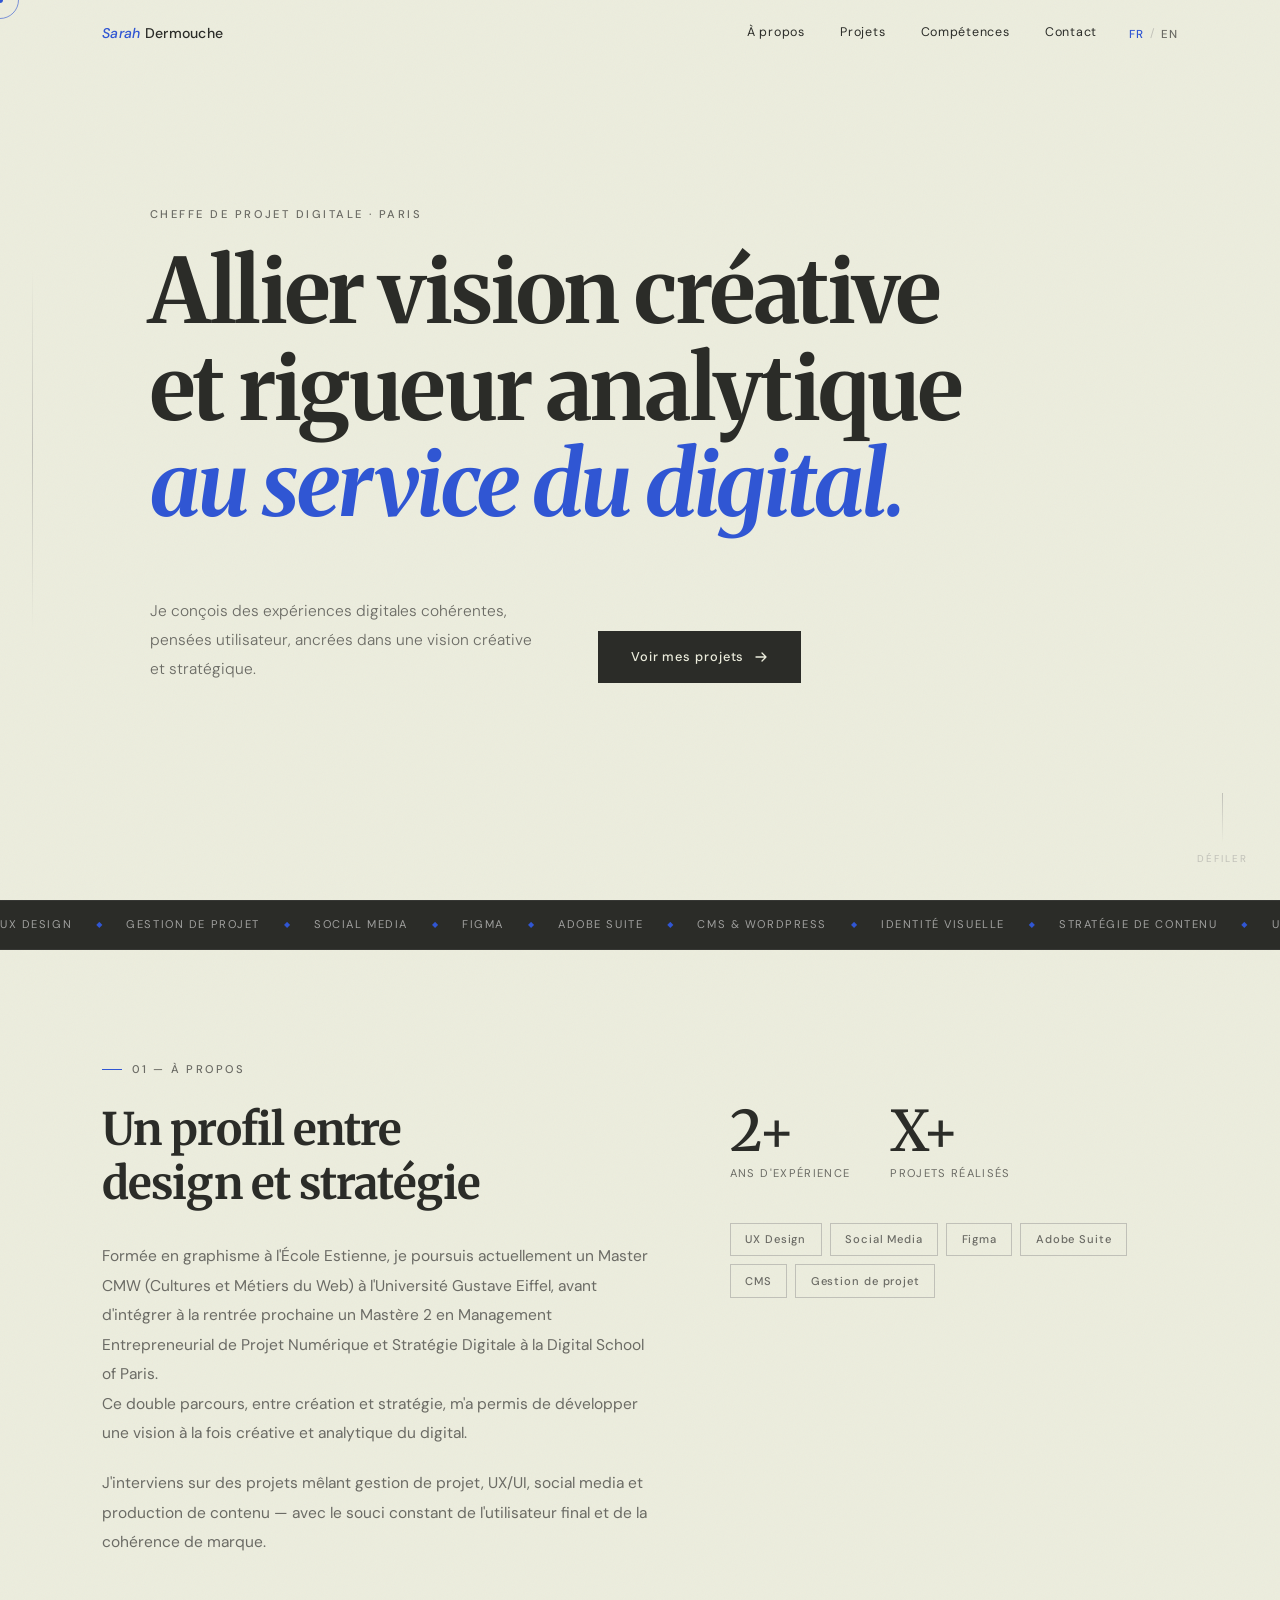
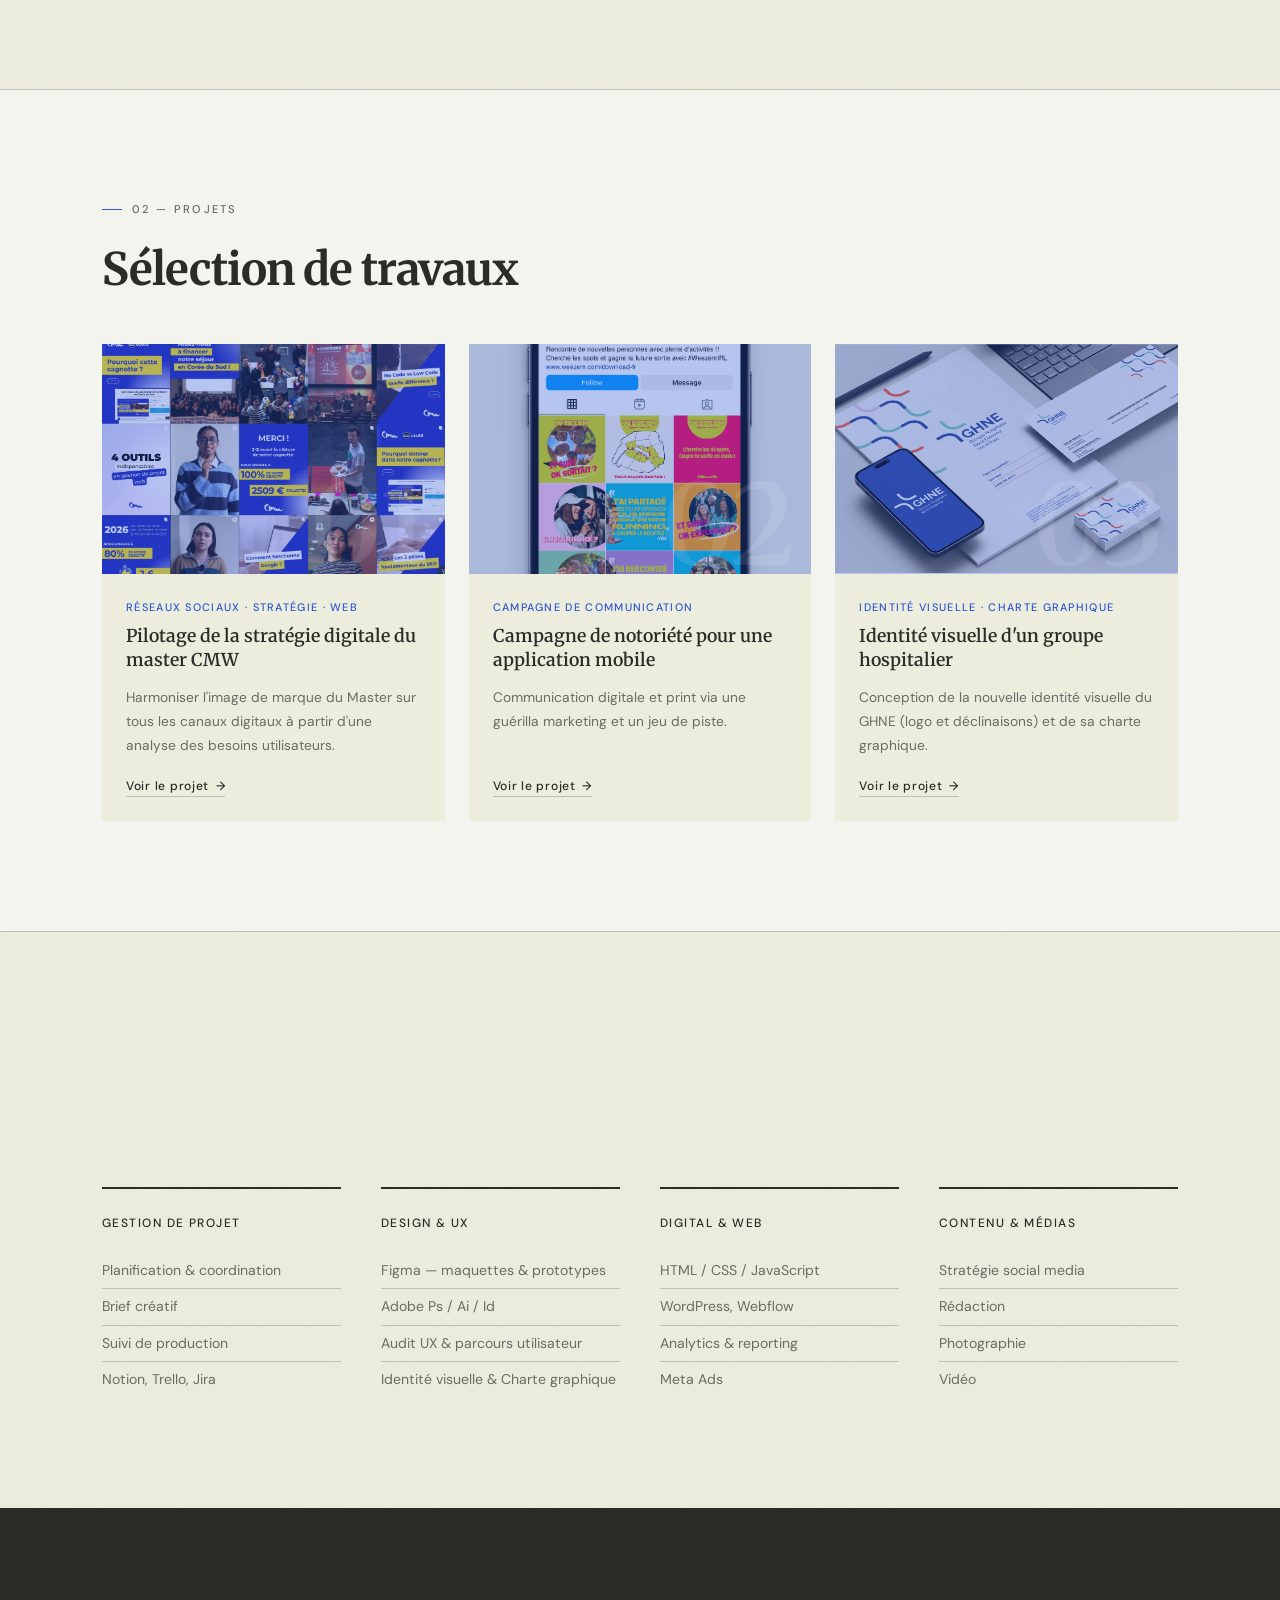
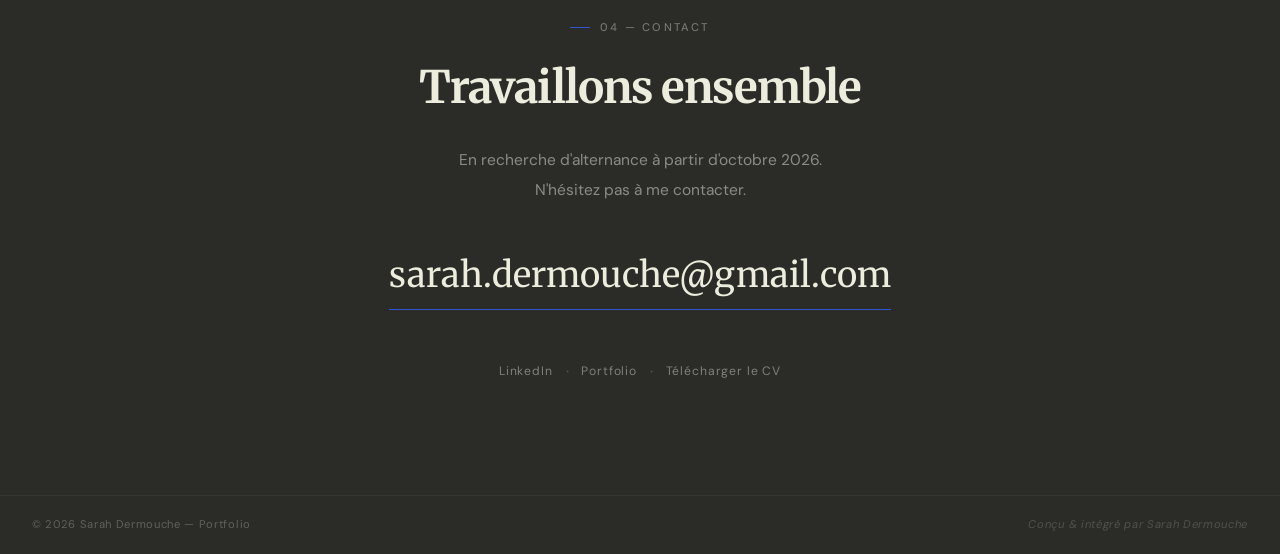
==== index.html @ 2f29b443 "renommer le fichier html" ====
<!DOCTYPE html>
<html lang="fr">
<head>
    <meta charset="UTF-8" />
    <meta name="viewport" content="width=device-width, initial-scale=1.0" />
    <title>Sarah Dermouche — Cheffe de projet digitale</title>
    <link rel="icon" type="image/x-icon" href="image/favicon.png">
    <link rel="preconnect" href="https://fonts.googleapis.com">
    <link rel="preconnect" href="https://fonts.gstatic.com" crossorigin>
    <link href="https://fonts.googleapis.com/css2?family=Merriweather:ital,wght@0,400;0,700;1,400&family=DM+Sans:opsz,wght@9..40,300;9..40,400;9..40,500&display=swap" rel="stylesheet">
    <link rel="stylesheet" href="style.css"/>
</head>
<body>

    <div class="cursor-dot"  id="cursor-dot"  aria-hidden="true"></div>
    <div class="cursor-ring" id="cursor-ring" aria-hidden="true"></div>

    <!--NAVIGATION-->
    <header class="nav-header" id="nav-header">
        <div class="nav-inner">
            <a href="#hero" class="nav-logo"><em>Sarah</em> Dermouche</a>
            <nav class="nav-links" id="nav-links" role="navigation" aria-label="Navigation principale">
                <a href="#about"       id="nav-about">À propos</a>
                <a href="#projets"     id="nav-projets">Projets</a>
                <a href="#competences" id="nav-competences">Compétences</a>
                <a href="#contact"     id="nav-contact">Contact</a>
            </nav>
            <div class="lang-switcher" role="group" aria-label="Sélection de langue">
                <button class="lang-btn active" id="btn-fr" onclick="setLanguage('fr')">FR</button>
                <span class="lang-sep" aria-hidden="true">/</span>
                <button class="lang-btn" id="btn-en" onclick="setLanguage('en')">EN</button>
            </div>
            <button class="nav-burger" id="nav-burger" aria-label="Ouvrir le menu" aria-expanded="false">
                <span></span>
                <span></span>
            </button>
        </div>
    </header>

    <!-- HERO -->
    <section class="hero" id="hero">
        <div class="hero-rule" aria-hidden="true"></div>
        <div class="hero-inner">
            <div class="hero-content">
                <p class="hero-tag" id="hero-tag">Cheffe de projet digitale · Paris</p>
                <h1 class="hero-title" id="hero-title">
                    Allier vision créative <br>et rigueur analytique<br><em>au service du digital.</em>
                </h1>
            </div>
            <div class="hero-bottom">
                <p class="hero-sub" id="hero-sub">
                    Je conçois des expériences digitales cohérentes, pensées utilisateur, ancrées dans une vision créative et stratégique.
                </p>
                <a href="#projets" class="btn-primary" id="hero-cta">
                    <span id="hero-cta-text">Voir mes projets</span>
                    <svg width="14" height="14" viewBox="0 0 14 14" fill="none" aria-hidden="true">
                        <path d="M2 7h10M8 3l4 4-4 4" stroke="currentColor" stroke-width="1.3" stroke-linecap="round" stroke-linejoin="round"/>
                    </svg>
                </a>
            </div>
        </div>
        <div class="hero-scroll" aria-hidden="true">
            <div class="hero-scroll-line"></div>
            <span class="hero-scroll-label" id="hero-scroll-label">Défiler</span>
        </div>
    </section>

    <!-- MARQUEE -->
    <div class="marquee" aria-hidden="true">
        <div class="marquee-track">
            <span>UX Design</span><span class="msep">◆</span>
            <span>Gestion de projet</span><span class="msep">◆</span>
            <span>Social Media</span><span class="msep">◆</span>
            <span>Figma</span><span class="msep">◆</span>
            <span>Adobe Suite</span><span class="msep">◆</span>
            <span>CMS & WordPress</span><span class="msep">◆</span>
            <span>Identité visuelle</span><span class="msep">◆</span>
            <span>Stratégie de contenu</span><span class="msep">◆</span>
            <span>UX Design</span><span class="msep">◆</span>
            <span>Gestion de projet</span><span class="msep">◆</span>
            <span>Social Media</span><span class="msep">◆</span>
            <span>Figma</span><span class="msep">◆</span>
            <span>Adobe Suite</span><span class="msep">◆</span>
            <span>CMS & WordPress</span><span class="msep">◆</span>
            <span>Identité visuelle</span><span class="msep">◆</span>
            <span>Stratégie de contenu</span><span class="msep">◆</span>
        </div>
    </div>

    <!-- À PROPOS -->
    <section class="section about" id="about">
        <div class="section-inner">
            <div class="section-label fade-in" id="about-label">01 — À propos</div>
            <div class="about-grid">
                <div class="about-text fade-in">
                    <h2 class="section-title" id="about-title">Un profil entre<br>design et stratégie</h2>
                    <p id="about-p1">Formée en graphisme à l'École Estienne, je poursuis actuellement un Master CMW (Cultures et Métiers du Web) à l'Université Gustave Eiffel, avant d'intégrer à la rentrée prochaine un Mastère 2 en Management Entrepreneurial de Projet Numérique et Stratégie Digitale à la Digital School of Paris. <br>Ce double parcours, entre création et stratégie, m'a permis de développer une vision à la fois créative et analytique du digital.</p>
                    <p id="about-p2">J'interviens sur des projets mêlant gestion de projet, UX/UI, social media et production de contenu — avec le souci constant de l'utilisateur final et de la cohérence de marque.</p>
                </div>
                <div class="about-info fade-in">
                    <div class="about-stats">
                        <div class="about-stat">
                            <span class="about-stat-num">2+</span>
                            <span class="about-stat-label" id="about-stat1">ans d'expérience</span>
                        </div>
                        <div class="about-stat">
                            <span class="about-stat-num">X+</span>
                            <span class="about-stat-label" id="about-stat2">projets réalisés</span>
                        </div>
                    </div>
                    <div class="about-tags">
                        <span class="tag">UX Design</span>
                        <span class="tag">Social Media</span>
                        <span class="tag">Figma</span>
                        <span class="tag">Adobe Suite</span>
                        <span class="tag">CMS</span>
                        <span class="tag">Gestion de projet</span>
                    </div>
                </div>
            </div>
        </div>
    </section>

    <!-- PROJETS -->
    <section class="section projets" id="projets">
        <div class="section-inner">
            <div class="section-label fade-in" id="projets-label">02 — Projets</div>
            <h2 class="section-title fade-in" id="projets-title">Sélection de travaux</h2>

            <div class="projets-grid">

                <article class="projet-card fade-in" data-projet="1">
                    <div class="projet-visuel projet-visuel--1">
                        <span class="projet-num" aria-hidden="true">01</span>
                        <div class="projet-overlay">
                            <span id="card-overlay-1">Voir le projet</span>
                            <svg width="18" height="18" viewBox="0 0 18 18" fill="none" aria-hidden="true">
                                <path d="M3 9h12M11 4l5 5-5 5" stroke="currentColor" stroke-width="1.3" stroke-linecap="round"/>
                            </svg>
                        </div>
                    </div>
                    <div class="projet-body">
                        <span class="projet-type" id="proj1-type">Réseaux Sociaux · Stratégie · Web</span>
                        <h3 class="projet-title" id="proj1-title">Pilotage de la stratégie digitale du master CMW</h3>
                        <p class="projet-desc" id="proj1-desc">Harmoniser l'image de marque du Master sur tous les canaux digitaux à partir d'une analyse des besoins utilisateurs.</p>
                        <button class="projet-link open-detail" data-projet="1">
                            <span id="proj1-btn">Voir le projet</span>
                            <span aria-hidden="true">→</span>
                        </button>
                    </div>
                </article>

                <article class="projet-card fade-in" data-projet="2">
                    <div class="projet-visuel projet-visuel--2">
                        <span class="projet-num" aria-hidden="true">02</span>
                        <div class="projet-overlay">
                            <span id="card-overlay-2">Voir le projet</span>
                            <svg width="18" height="18" viewBox="0 0 18 18" fill="none" aria-hidden="true">
                                <path d="M3 9h12M11 4l5 5-5 5" stroke="currentColor" stroke-width="1.3" stroke-linecap="round"/>
                            </svg>
                        </div>
                    </div>
                    <div class="projet-body">
                        <span class="projet-type" id="proj2-type">Campagne de communication</span>
                        <h3 class="projet-title" id="proj2-title">Campagne de notoriété pour une application mobile</h3>
                        <p class="projet-desc" id="proj2-desc">Communication digitale et print via une guérilla marketing et un jeu de piste. </p>
                        <button class="projet-link open-detail" data-projet="2">
                            <span id="proj2-btn">Voir le projet</span>
                            <span aria-hidden="true">→</span>
                        </button>
                    </div>
                </article>

                <article class="projet-card fade-in" data-projet="3">
                    <div class="projet-visuel projet-visuel--3">
                        <span class="projet-num" aria-hidden="true">03</span>
                        <div class="projet-overlay">
                            <span id="card-overlay-3">Voir le projet</span>
                            <svg width="18" height="18" viewBox="0 0 18 18" fill="none" aria-hidden="true">
                                <path d="M3 9h12M11 4l5 5-5 5" stroke="currentColor" stroke-width="1.3" stroke-linecap="round"/>
                            </svg>
                        </div>
                    </div>
                    <div class="projet-body">
                        <span class="projet-type" id="proj3-type">IDENTITÉ visuelle · CHARTE GRAPHIQUE</span>
                        <h3 class="projet-title" id="proj3-title">Identité visuelle d'un groupe hospitalier</h3>
                        <p class="projet-desc" id="proj3-desc">Conception de la nouvelle identité visuelle du GHNE (logo et déclinaisons) et de sa charte graphique.</p>
                        <button class="projet-link open-detail" data-projet="3">
                            <span id="proj3-btn">Voir le projet</span>
                            <span aria-hidden="true">→</span>
                        </button>
                    </div>
                </article>

            </div>

            <!-- DÉTAIL PROJET — panneau inline sous la grille -->
            <div class="projet-detail" id="projet-detail">
                <div class="detail-inner">
                    <div class="detail-header">
                        <div>
                            <span class="detail-type" id="detail-type"></span>
                            <h3 class="detail-titre" id="detail-titre"></h3>
                        </div>
                        <button class="detail-close" id="detail-close" aria-label="Fermer">
                            <svg width="18" height="18" viewBox="0 0 18 18" fill="none">
                                <path d="M3 3l12 12M15 3L3 15" stroke="currentColor" stroke-width="1.4" stroke-linecap="round"/>
                            </svg>
                        </button>
                    </div>
                    <div class="detail-body">
                        <div class="detail-images">
                            <img src="image/cmw_1.png" alt="projet web" id="detail-img-main" class="detail-img-main">
                            <div class="detail-img-row">
                                <img src="image/cmw_2.png" alt="projet web" id="detail-img-sm1" class="detail-img-sm">
                                <img src="image/cmw_3.png" alt="projet web" id="detail-img-sm2" class="detail-img-sm">
                            </div>
                        </div>
                        <div class="detail-info">
                            <dl class="detail-meta">
                                <div class="detail-meta-item">
                                    <dt id="detail-label-role">Rôle</dt>
                                    <dd id="detail-role"></dd>
                                </div>
                                <div class="detail-meta-item">
                                    <dt id="detail-label-tools">Outils</dt>
                                    <dd id="detail-tools"></dd>
                                </div>
                                <div class="detail-meta-item">
                                    <dt id="detail-label-year">Année</dt>
                                    <dd id="detail-year"></dd>
                                </div>
                            </dl>
                            <p id="detail-desc"></p>
                        </div>
                    </div>
                </div>
            </div>

        </div>
    </section>

    <!-- COMPÉTENCES -->
    <section class="section competences" id="competences">
        <div class="section-inner">
            <div class="section-label fade-in" id="comp-label">03 — Compétences</div>
            <h2 class="section-title fade-in" id="comp-title">Ce que je sais faire</h2>
            <div class="comp-grid">
                <div class="comp-col fade-in">
                    <h3 class="comp-cat" id="comp-cat1">Gestion de projet</h3>
                    <ul class="comp-list" id="comp-list1">
                        <li>Planification & coordination</li>
                        <li>Brief créatif</li>
                        <li>Suivi de production</li>
                        <li>Notion, Trello, Jira</li>
                    </ul>
                </div>
                <div class="comp-col fade-in">
                    <h3 class="comp-cat" id="comp-cat2">Design & UX</h3>
                    <ul class="comp-list" id="comp-list2">
                        <li>Figma — maquettes & prototypes</li>
                        <li>Adobe Ps / Ai / Id</li>
                        <li>Audit UX & parcours utilisateur</li>
                        <li>Identité visuelle & Charte graphique</li>
                    </ul>
                </div>
                <div class="comp-col fade-in">
                    <h3 class="comp-cat" id="comp-cat3">Digital & Web</h3>
                    <ul class="comp-list" id="comp-list3">
                        <li>HTML / CSS / JavaScript</li>
                        <li>WordPress, Webflow</li>
                        <li>Analytics & reporting</li>
                        <li>Meta Ads</li>
                    </ul>
                </div>
                <div class="comp-col fade-in">
                    <h3 class="comp-cat" id="comp-cat4">Contenu & Médias</h3>
                    <ul class="comp-list" id="comp-list4">
                        <li>Stratégie social media</li>
                        <li>Rédaction</li>
                        <li>Photographie</li>
                        <li>Vidéo</li>
                    </ul>
                </div>
            </div>
        </div>
    </section>

    <!-- CONTACT -->
    <section class="section contact" id="contact">
        <div class="section-inner contact-inner">
            <div class="section-label fade-in" id="contact-label">04 — Contact</div>
            <h2 class="section-title contact-title fade-in" id="contact-title">Travaillons ensemble</h2>
            <p class="contact-sub fade-in" id="contact-sub">
                En recherche d'alternance à partir d'octobre 2026.<br>N'hésitez pas à me contacter.
            </p>
            <a href="mailto:sarah.dermouche@gmail.com" class="contact-email fade-in" id="contact-cta">sarah.dermouche@gmail.com</a>
            <div class="contact-socials fade-in">
                <a href="https://www.linkedin.com/in/sarah-dermouche-789434256" target="_blank" rel="noopener" id="contact-li">LinkedIn</a>
                <span aria-hidden="true">·</span>
                <a href="https://drive.google.com/file/d/1WTOLE_AvUd5v7UBYGR7kVTP-qVGKapj3/view?usp=sharing" target="_blank" rel="noopener" id="contact-pt">Portfolio</a>
                <span aria-hidden="true">·</span>
                <a href="https://drive.google.com/file/d/1VS2-UaIOc5Win3-Kl8MZEmc8OgLvq18b/view?usp=sharing" target="_blank" rel="noopener" id="contact-cv">Télécharger le CV</a>
            </div>
        </div>
    </section>

    <!-- FOOTER -->
    <footer class="footer">
        <span id="footer-text">© 2026 Sarah Dermouche — Portfolio</span>
        <span class="footer-credit" id="footer-credit">Conçu & intégré par Sarah Dermouche</span>
    </footer>

    <script src="langue.js"></script>
    <script src="scroll.js"></script>
</body>
</html>
---- style.css ----
/* VARIABLES CSS*/
:root {
    --bg:       #eceddd;
    --dark:     #2b2c28;
    --gray:     #6b6b65;
    --gray-lt:  #c0c0b8;
    --accent:   #3056d3;
    --white:    #f4f4ee;

    --font-serif: 'Merriweather', Georgia, serif;
    --font-sans:  'DM Sans', system-ui, sans-serif;

    --section-py: 110px;
    --max-width:  1140px;
    --nav-h:      68px;
    --transition: 0.3s ease;
}


/* 1. RESET & BASE*/
*, *::before, *::after {
    box-sizing: border-box;
    margin: 0;
    padding: 0;
}

html {
    scroll-behavior: smooth;
    font-size: 16px;
}

body {
    background-color: var(--bg);
    color: var(--dark);
    font-family: var(--font-sans);
    font-weight: 400;
    line-height: 1.7;
    /* Masquer le curseur système (remplacé par le curseur custom) */
    cursor: none;
    /* Texture grain leger */
    background-image: url("data:image/svg+xml,%3Csvg xmlns='http://www.w3.org/2000/svg' width='250' height='250'%3E%3Cfilter id='n'%3E%3CfeTurbulence type='fractalNoise' baseFrequency='0.9' numOctaves='4' stitchTiles='stitch'/%3E%3C/filter%3E%3Crect width='250' height='250' filter='url(%23n)' opacity='0.035'/%3E%3C/svg%3E");
}

/* Masquer le curseur sur les éléments cliquables */
a, button {
    cursor: none;
}

section {
    scroll-margin-top: var(--nav-h);
}

img {
    max-width: 100%;
    display: block;
    object-fit: cover;
}

a {
    color: inherit;
    text-decoration: none;
}

ul {
    list-style: none;
}


/* CURSEUR PERSONNALISÉ masqué sur écrans tactiles (pointer: coarse = doigts) */

/* Point central — suit exactement la souris */
.cursor-dot {
    position: fixed;
    width: 6px;
    height: 6px;
    background-color: var(--accent);
    border-radius: 50%;
    pointer-events: none; /* ne bloque pas les clics */
    z-index: 9999;
    transform: translate(-50%, -50%);
    transition: transform 0.05s ease, background-color 0.2s ease, width 0.2s ease, height 0.2s ease;
}

/* Anneau extérieur — suit avec un léger décalage (lerp en JS) */
.cursor-ring {
    position: fixed;
    width: 38px;
    height: 38px;
    border: 1.5px solid var(--accent);
    border-radius: 50%;
    pointer-events: none;
    z-index: 9998;
    transform: translate(-50%, -50%);
    transition: width 0.25s ease, height 0.25s ease,
                border-color 0.25s ease, opacity 0.25s ease;
    opacity: 0.6;
}

/* État "hover" : l'anneau s'agrandit sur les éléments cliquables */
.cursor-ring.cursor-hover {
    width: 56px;
    height: 56px;
    opacity: 0.3;
}

/* Sur mobile/tactile : on cache les deux éléments */
@media (pointer: coarse) {
    .cursor-dot,
    .cursor-ring {
        display: none;
    }
    /* Et on remet le curseur système */
    body, a, button {
        cursor: auto;
    }
}


/* TYPO */

.section-title {
    font-family: var(--font-serif);
    font-size: clamp(1.9rem, 3.5vw, 2.8rem);
    font-weight: 700;
    line-height: 1.2;
    margin-bottom: 2rem;
    letter-spacing: -0.02em;
}

/* L'italic Playfair coloré*/
.section-title em,
.hero-title em,
.nav-logo em {
    font-style: italic;
    color: var(--accent);
}

.section-label {
    font-size: 0.7rem;
    font-weight: 500;
    letter-spacing: 0.2em;
    text-transform: uppercase;
    color: var(--gray);
    margin-bottom: 1.5rem;
    display: flex;
    align-items: center;
    gap: 0.6rem;
}
/* Petite barre avant chaque numéro de section */
.section-label::before {
    content: '';
    display: inline-block;
    width: 20px;
    height: 1px;
    background-color: var(--accent);
    flex-shrink: 0;
}

.section-inner {
    max-width: var(--max-width);
    margin: 0 auto;
    padding: 0 2rem;
}

.section {
    padding: var(--section-py) 0;
}


/* NAVIGATION */
.nav-header {
    position: fixed;
    top: 0;
    left: 0;
    width: 100%;
    z-index: 500;
    height: var(--nav-h);
    background-color: transparent;
    transition: background-color var(--transition), box-shadow var(--transition);
}

.nav-header.scrolled {
    background-color: var(--bg);
    box-shadow: 0 1px 0 var(--gray-lt);
}

.nav-inner {
    max-width: var(--max-width);
    margin: 0 auto;
    padding: 0 2rem;
    height: 100%;
    display: flex;
    align-items: center;
    gap: 2rem;
}

/* Logo */
.nav-logo {
    font-family: var(--font-sans);
    font-size: 0.88rem;
    font-weight: 500;
    letter-spacing: 0.02em;
    text-decoration: none;
    margin-right: auto;
    color: var(--dark);
}

/* Liens nav */
.nav-links {
    display: flex;
    gap: 2.2rem;
}

.nav-links a {
    font-size: 0.78rem;
    font-weight: 400;
    letter-spacing: 0.06em;
    color: var(--dark);
    text-decoration: none;
    position: relative;
    padding-bottom: 2px;
}

/* Trait animé au survol */
.nav-links a::after {
    content: '';
    position: absolute;
    bottom: 0; left: 0;
    width: 0;
    height: 1px;
    background-color: var(--accent);
    transition: width var(--transition);
}
.nav-links a:hover::after,
.nav-links a.active::after {
    width: 100%;
}
.nav-links a.active {
    color: var(--accent);
}

/* Switch FR/EN */
.lang-switcher {
    display: flex;
    align-items: center;
    gap: 0.35rem;
}
.lang-btn {
    background: none;
    border: none;
    font-family: var(--font-sans);
    font-size: 0.72rem;
    font-weight: 500;
    letter-spacing: 0.1em;
    color: var(--gray);
    padding: 0;
    transition: color var(--transition);
}
.lang-btn:hover,
.lang-btn.active {
    color: var(--accent);
}
.lang-sep {
    color: var(--gray-lt);
    font-size: 0.72rem;
}

/* Hamburger mobile */
.nav-burger {
    display: none;
    flex-direction: column;
    justify-content: center;
    gap: 6px;
    background: none;
    border: none;
    padding: 4px;
    width: 26px;
}
.nav-burger span {
    display: block;
    width: 100%;
    height: 1.5px;
    background-color: var(--dark);
    transition: transform var(--transition), opacity var(--transition);
    transform-origin: center;
}
/* Animation × quand menu ouvert */
.nav-burger[aria-expanded="true"] span:first-child {
    transform: translateY(3.75px) rotate(45deg);
}
.nav-burger[aria-expanded="true"] span:last-child {
    transform: translateY(-3.75px) rotate(-45deg);
}


/* 5. HERO */
.hero {
    min-height: 100svh;
    display: flex;
    flex-direction: column;
    justify-content: center;
    padding-top: var(--nav-h);
    padding-bottom: 5rem;
    position: relative;
    overflow: hidden;
}

/* Ligne verticale décorative gauche */
.hero-rule {
    position: absolute;
    left: 2rem;
    top: 50%;
    transform: translateY(-50%);
    width: 1px;
    height: 40vh;
    background: linear-gradient(to bottom, transparent, var(--gray-lt), transparent);
}

.hero-inner {
    max-width: var(--max-width);
    margin: 0 auto;
    padding: 0 2rem 0 5rem; /* décalage à gauche pour laisser place à la règle */
    width: 100%;
    display: flex;
    flex-direction: column;
    gap: 4rem;
}

.hero-tag {
    font-size: 0.7rem;
    font-weight: 500;
    letter-spacing: 0.22em;
    text-transform: uppercase;
    color: var(--gray);
    margin-bottom: 1.2rem;
    animation: fadeUp 0.8s ease both;
}

/* Grand titre hero */
.hero-title {
    font-family: var(--font-serif);
    font-size: clamp(2.8rem, 7vw, 6rem);
    font-weight: 700;
    line-height: 1.08;
    letter-spacing: -0.02em;
    animation: fadeUp 0.8s 0.1s ease both;
}

/* Bloc bas du hero */
.hero-bottom {
    display: flex;
    align-items: flex-end;
    gap: 3rem;
    animation: fadeUp 0.8s 0.25s ease both;
}

.hero-sub {
    font-size: 0.97rem;
    font-weight: 300;
    color: var(--gray);
    max-width: 400px;
    line-height: 1.85;
    flex: 1;
}

/* Bouton CTA */
.btn-primary {
    display: inline-flex;
    align-items: center;
    gap: 0.6rem;
    background-color: var(--dark);
    color: var(--bg);
    font-family: var(--font-sans);
    font-size: 0.8rem;
    font-weight: 500;
    letter-spacing: 0.07em;
    padding: 0.9rem 2rem;
    border: 1px solid var(--dark);
    text-decoration: none;
    white-space: nowrap;
    flex-shrink: 0;
    transition: background-color var(--transition), color var(--transition),
                border-color var(--transition), gap var(--transition);
}
.btn-primary:hover {
    background-color: var(--accent);
    border-color: var(--accent);
    gap: 1rem; /* la flèche se décale légèrement */
}

/* Indicateur de scroll */
.hero-scroll {
    position: absolute;
    bottom: 2rem;
    right: 2rem;
    display: flex;
    flex-direction: column;
    align-items: center;
    gap: 0.5rem;
}
.hero-scroll-label {
    font-size: 0.62rem;
    letter-spacing: 0.2em;
    text-transform: uppercase;
    color: var(--gray-lt);
}
.hero-scroll-line {
    width: 1px;
    height: 50px;
    background: linear-gradient(to bottom, var(--gray-lt) 0%, transparent 100%);
    animation: scrollPulse 2s ease-in-out infinite;
}
@keyframes scrollPulse {
    0%, 100% { opacity: 0.4; transform: scaleY(0.8); }
    50%       { opacity: 1;   transform: scaleY(1); }
}


/* MARQUEE Bandeau défilant*/
.marquee {
    background-color: var(--dark);
    padding: 0.9rem 0;
    overflow: hidden;
    /* Bordures différentes */
    border-top: 1px solid rgba(255,255,255,0.06);
    border-bottom: 1px solid rgba(255,255,255,0.06);
}

.marquee-track {
    display: flex;
    align-items: center;
    gap: 1.5rem;
    width: max-content;
    /* Animation CSS : translation de 50% (= le premier set de textes) pour que la boucle soit invisible */
    animation: marqueeScroll 22s linear infinite;
}

.marquee-track span {
    font-size: 0.7rem;
    font-weight: 400;
    letter-spacing: 0.14em;
    text-transform: uppercase;
    color: rgba(255, 255, 255, 0.55);
    white-space: nowrap;
}

/* Les séparateurs losange */
.marquee-track .msep {
    color: var(--accent);
    font-size: 0.5rem;
    letter-spacing: 0;
}

@keyframes marqueeScroll {
    from { transform: translateX(0); }
    to   { transform: translateX(-50%); }
}

/* Pause du marquee si l'utilisateur préfère moins de mouvement */
@media (prefers-reduced-motion: reduce) {
    .marquee-track {
        animation: none;
    }
}


/*  À PROPOS*/
.about {
    border-top: none; /* le marquee fait déjà la séparation */
}

.about-grid {
    display: grid;
    grid-template-columns: 1.1fr 0.9fr;
    gap: 5rem;
    align-items: start;
}

.about-text p {
    color: var(--gray);
    font-size: 0.97rem;
    line-height: 1.9;
    margin-bottom: 1.3rem;
}

.about-stats {
    display: flex;
    gap: 2.5rem;
    margin-bottom: 2.5rem;
}
.about-stat-num {
    display: block;
    font-family: var(--font-serif);
    font-size: 3.5rem;
    font-weight: 600;
    color: var(--dark);
    line-height: 1;
}
.about-stat-label {
    display: block;
    font-size: 0.7rem;
    letter-spacing: 0.12em;
    text-transform: uppercase;
    color: var(--gray);
    margin-top: 0.3rem;
}

.about-tags {
    display: flex;
    flex-wrap: wrap;
    gap: 0.5rem;
}
.tag {
    font-size: 0.7rem;
    font-weight: 500;
    letter-spacing: 0.08em;
    padding: 0.4rem 0.9rem;
    border: 1px solid var(--gray-lt);
    color: var(--gray);
    transition: border-color var(--transition), color var(--transition);
}
.tag:hover {
    border-color: var(--accent);
    color: var(--accent);
}


/*  PROJETS — Cartes avec overlay au survol */
.projets {
    background-color: var(--white);
    border-top: 1px solid var(--gray-lt);
    border-bottom: 1px solid var(--gray-lt);
}

.projets-grid {
    display: grid;
    grid-template-columns: repeat(3, 1fr);
    gap: 1.5rem;
    margin-top: 3rem;
}

.projet-card {
    display: flex;
    flex-direction: column;
    background-color: var(--bg);
    transition: transform 0.35s ease, box-shadow 0.35s ease;
}
.projet-card:hover {
    transform: translateY(-6px);
    box-shadow: 0 16px 40px rgba(28, 28, 26, 0.1);
}

/* Zone visuelle */
.projet-visuel {
    height: 230px;
    position: relative;
    overflow: hidden;
    display: flex;
    align-items: flex-end;
    padding: 1.2rem;
}
.projet-visuel::before {
    content: "";
    position: absolute;
    inset: 0;
    background: rgba(48, 86, 211, 0.35);
    z-index: 0;
}
/* S'assurer que le numéro passe au-dessus */
.projet-num {
    position: relative;
    z-index: 1;
    color: #fff;
}

/* Fond des trois projets */
.projet-visuel--1 { background-image: url("image/cmw_2.png");
                    background-size: cover;
                    background-position: center; }
.projet-visuel--2 { background-image: url("image/weezem_2.png");
                    background-size: cover;
                    background-position: center; }
.projet-visuel--3 { background-image: url("image/ghne_1.png");
                    background-size: cover;
                    background-position: center; }

/*  numéro décoratif  */
.projet-num {
    font-family: var(--font-serif);
    font-size: 7rem;
    font-weight: 600;
    line-height: 1;
    color: rgba(255, 255, 255, 0.1);
    position: absolute;
    bottom: -0.5rem;
    right: 1rem;
    user-select: none;
}

/*  Overlay au survol */
.projet-overlay {
    position: absolute;
    inset: 0;
    background-color: var(--accent);
    display: flex;
    align-items: center;
    justify-content: center;
    gap: 0.7rem;
    opacity: 0;
    /* translateY(100%) = hors cadre en bas au départ */
    transform: translateY(100%);
    transition: opacity 0.35s ease, transform 0.35s ease;
    color: #fff;
    font-size: 0.78rem;
    font-weight: 500;
    letter-spacing: 0.12em;
    text-transform: uppercase;
}

/* Au survol de la carte : overlay remonte */
.projet-card:hover .projet-overlay {
    opacity: 1;
    transform: translateY(0);
}

/* Corps de la carte */
.projet-body {
    padding: 1.5rem;
    display: flex;
    flex-direction: column;
    flex: 1;
    gap: 0.5rem;
}
.projet-type {
    font-size: 0.68rem;
    font-weight: 500;
    letter-spacing: 0.12em;
    text-transform: uppercase;
    color: var(--accent);
}
.projet-title {
    font-family: var(--font-serif);
    font-size: 1.1rem;
    font-weight: 600;
    line-height: 1.35;
    color: var(--dark);
}
.projet-desc {
    font-size: 0.86rem;
    color: var(--gray);
    line-height: 1.75;
    flex: 1;
    margin-top: 0.3rem;
}

/* Bouton "Voir le projet" en bas de la carte */
.projet-link {
    display: inline-flex;
    align-items: center;
    gap: 0.4rem;
    margin-top: 0.8rem;
    background: none;
    border: none;
    font-family: var(--font-sans);
    font-size: 0.76rem;
    font-weight: 500;
    letter-spacing: 0.06em;
    color: var(--dark);
    padding: 0;
    align-self: flex-start;
    border-bottom: 1px solid var(--gray-lt);
    padding-bottom: 2px;
    transition: color var(--transition), border-color var(--transition), gap var(--transition);
}
.projet-link:hover {
    color: var(--accent);
    border-color: var(--accent);
    gap: 0.7rem;
}


/* COMPÉTENCES */
.comp-grid {
    display: grid;
    grid-template-columns: repeat(4, 1fr);
    gap: 2.5rem;
    margin-top: 3rem;
}
.comp-col {
    border-top: 2px solid var(--dark);
    padding-top: 1.5rem;
}
.comp-cat {
    font-size: 0.75rem;
    font-weight: 500;
    letter-spacing: 0.12em;
    text-transform: uppercase;
    margin-bottom: 1.2rem;
}
.comp-list li {
    font-size: 0.88rem;
    color: var(--gray);
    padding: 0.45rem 0;
    border-bottom: 1px solid var(--gray-lt);
    line-height: 1.5;
}
.comp-list li:last-child {
    border-bottom: none;
}


/* CONTACT*/
.contact {
    background-color: var(--dark);
    color: var(--bg);
}
.contact-inner {
    text-align: center;
}
.contact .section-label {
    color: rgba(255,255,255,0.35);
    justify-content: center;
}
.contact .section-label::before {
    background-color: var(--accent);
}
.contact .section-title {
    color: var(--bg);
}
.contact-sub {
    font-size: 0.97rem;
    color: rgba(255,255,255,0.45);
    line-height: 1.9;
    margin-bottom: 2.5rem;
}
.contact-email {
    display: inline-block;
    font-family: var(--font-serif);
    font-size: clamp(1.3rem, 3vw, 2.2rem);
    font-weight: 400;
    color: var(--bg);
    text-decoration: none;
    border-bottom: 1px solid var(--accent);
    padding-bottom: 4px;
    margin-bottom: 3rem;
    transition: color var(--transition);
}
.contact-email:hover {
    color: var(--accent);
}
.contact-socials {
    display: flex;
    justify-content: center;
    align-items: center;
    gap: 0.8rem;
    flex-wrap: wrap;
}
.contact-socials a {
    font-size: 0.76rem;
    letter-spacing: 0.07em;
    color: rgba(255,255,255,0.4);
    text-decoration: none;
    transition: color var(--transition);
}
.contact-socials a:hover {
    color: var(--accent);
}
.contact-socials span {
    color: rgba(255,255,255,0.2);
}


/* FOOTER */
.footer {
    background-color: var(--dark);
    border-top: 1px solid rgba(255,255,255,0.06);
    padding: 1.2rem 2rem;
    display: flex;
    justify-content: space-between;
    align-items: center;
    font-size: 0.7rem;
    letter-spacing: 0.06em;
    color: rgba(255,255,255,0.25);
}
.footer-credit {
    font-style: italic;
    color: rgba(255,255,255,0.18);
}


/* MODALE PROJET */

/* Fond semi-transparent couvre tout l'écran */
.modal-overlay {
    position: fixed;
    inset: 0;
    background-color: rgba(28, 28, 26, 0.7);
    z-index: 600;
    display: flex;
    align-items: center;
    justify-content: center;
    padding: 1.5rem;
    /* Invisible + non-interactive par défaut */
    opacity: 0;
    pointer-events: none;
    transition: opacity 0.35s ease;
    backdrop-filter: blur(4px);
    -webkit-backdrop-filter: blur(4px);
}

/* Quand la modale est ouverte (classe ajoutée par JS) */
.modal-overlay.open {
    opacity: 1;
    pointer-events: all;
}

/* Panneau de la modale */
.modal {
    background-color: var(--white);
    width: 100%;
    max-width: 900px;
    max-height: 88vh;
    overflow-y: auto;
    /* Animation : vient du bas */
    transform: translateY(30px);
    transition: transform 0.35s ease;
}
.modal-overlay.open .modal {
    transform: translateY(0);
}

/* En-tête de la modale */
.modal-header {
    display: flex;
    justify-content: space-between;
    align-items: flex-start;
    padding: 2rem 2rem 1.5rem;
    border-bottom: 1px solid var(--gray-lt);
    position: sticky;
    top: 0;
    background-color: var(--white);
    z-index: 1;
}

.modal-type {
    font-size: 0.68rem;
    font-weight: 500;
    letter-spacing: 0.14em;
    text-transform: uppercase;
    color: var(--accent);
    display: block;
    margin-bottom: 0.4rem;
}

.modal-title-h2 {
    font-family: var(--font-serif);
    font-size: clamp(1.3rem, 3vw, 1.9rem);
    font-weight: 600;
    line-height: 1.2;
    color: var(--dark);
}

/* Bouton × pour fermer */
.modal-close {
    background: none;
    border: 1px solid var(--gray-lt);
    width: 38px;
    height: 38px;
    display: flex;
    align-items: center;
    justify-content: center;
    flex-shrink: 0;
    color: var(--dark);
    margin-left: 1.5rem;
    transition: border-color var(--transition), color var(--transition);
}
.modal-close:hover {
    border-color: var(--dark);
    color: var(--accent);
}

/* Corps de la modale */
.modal-body {
    padding: 2rem;
    display: grid;
    grid-template-columns: 1.4fr 1fr;
    gap: 2.5rem;
    align-items: start;
}

/*  Zone images  */
.modal-images {
    display: flex;
    flex-direction: column;
    gap: 0.8rem;
}

/* Image principale (placeholder coloré) */
.modal-img--main {
    height: 240px;
}

/* Rangée de deux vignettes */
.modal-img-row {
    display: grid;
    grid-template-columns: 1fr 1fr;
    gap: 0.8rem;
}

.modal-img--sm {
    height: 120px;
}

/* Style partagé des placeholders — couleur injectée par JS */
.modal-img {
    display: flex;
    align-items: flex-end;
    padding: 0.8rem;
    background-color: var(--gray-lt); /* défaut, écrasé par JS */
    position: relative;
}

.modal-img-caption {
    font-size: 0.62rem;
    letter-spacing: 0.1em;
    text-transform: uppercase;
    color: rgba(255,255,255,0.5);
}

/*  Zone infos  */
.modal-meta {
    display: flex;
    flex-direction: column;
    gap: 1rem;
    margin-bottom: 2rem;
    padding-bottom: 2rem;
    border-bottom: 1px solid var(--gray-lt);
}
.modal-meta-item {
    display: flex;
    flex-direction: column;
    gap: 0.2rem;
}
.modal-meta-label {
    font-size: 0.65rem;
    font-weight: 500;
    letter-spacing: 0.14em;
    text-transform: uppercase;
    color: var(--gray-lt);
}
.modal-meta-value {
    font-size: 0.9rem;
    color: var(--dark);
    font-weight: 400;
}
.modal-desc-long {
    font-size: 0.92rem;
    color: var(--gray);
    line-height: 1.9;
}


/* ANIMATIONS */

/* Entrée des éléments du hero */
@keyframes fadeUp {
    from { opacity: 0; transform: translateY(24px); }
    to   { opacity: 1; transform: translateY(0); }
}

/* Classe de départ pour les éléments animés au scroll */
.fade-in {
    opacity: 0;
    transform: translateY(22px);
    transition: opacity 0.6s ease, transform 0.6s ease;
}
.fade-in.visible {
    opacity: 1;
    transform: translateY(0);
}


/* RESPONSIVE */

/* Tablette */
@media (max-width: 1024px) {
    :root { --section-py: 80px; }

    .comp-grid {
        grid-template-columns: repeat(2, 1fr);
    }
    .projets-grid {
        grid-template-columns: repeat(2, 1fr);
    }
    .hero-inner {
        padding-left: 4rem;
    }
}

/* Mobile */
@media (max-width: 768px) {
    :root { --section-py: 60px; }

    /* Nav mobile */
    .nav-links {
        display: none;
        position: absolute;
        top: var(--nav-h);
        left: 0;
        width: 100%;
        background-color: var(--bg);
        flex-direction: column;
        padding: 1.5rem 2rem;
        gap: 1rem;
        border-top: 1px solid var(--gray-lt);
        border-bottom: 1px solid var(--gray-lt);
    }
    .nav-links.open {
        display: flex;
    }
    .nav-burger {
        display: flex;
    }

    /* Hero */
    .hero-inner {
        padding-left: 2rem;
        gap: 2.5rem;
    }
    .hero-rule {
        display: none;
    }
    .hero-bottom {
        flex-direction: column;
        align-items: flex-start;
        gap: 1.5rem;
    }
    .hero-scroll {
        display: none;
    }

    /* About */
    .about-grid {
        grid-template-columns: 1fr;
        gap: 3rem;
    }

    /* Projets */
    .projets-grid {
        grid-template-columns: 1fr;
    }

    /* Compétences */
    .comp-grid {
        grid-template-columns: 1fr;
        gap: 2rem;
    }

    /* Footer */
    .footer {
        flex-direction: column;
        gap: 0.3rem;
        text-align: center;
    }

    /* Modale */
    .modal-body {
        grid-template-columns: 1fr;
    }
    .modal-img--main {
        height: 180px;
    }
}


/* DÉTAIL PROJET — panneau inline sous la grille */
.projet-detail {
    display: none;
    margin-top: 3rem;
    background-color: var(--white);
    border-top: 2px solid var(--dark);
}
.projet-detail.open {
    display: block;
}

.detail-inner {
    padding: 2.5rem 0;
}

.detail-header {
    display: flex;
    justify-content: space-between;
    align-items: flex-start;
    margin-bottom: 2rem;
    padding-bottom: 1.5rem;
    border-bottom: 1px solid var(--gray-lt);
}

.detail-type {
    font-size: 0.68rem;
    font-weight: 500;
    letter-spacing: 0.14em;
    text-transform: uppercase;
    color: var(--accent);
    display: block;
    margin-bottom: 0.4rem;
}

.detail-titre {
    font-family: var(--font-serif);
    font-size: clamp(1.2rem, 2.5vw, 1.7rem);
    font-weight: 600;
    line-height: 1.2;
    color: var(--dark);
}

.detail-close {
    background: none;
    border: 1px solid var(--gray-lt);
    width: 38px;
    height: 38px;
    display: flex;
    align-items: center;
    justify-content: center;
    flex-shrink: 0;
    color: var(--dark);
    margin-left: 1.5rem;
    transition: border-color var(--transition), color var(--transition);
}
.detail-close:hover {
    border-color: var(--dark);
    color: var(--accent);
}

.detail-body {
    display: grid;
    grid-template-columns: 1.4fr 1fr;
    gap: 2.5rem;
    align-items: start;
}

/* Images */
.detail-images {
    display: flex;
    flex-direction: column;
    gap: 0.8rem;
}

.detail-img-main {
    width: 100%;
    height: 260px;
    object-fit: cover;
}

.detail-img-row {
    display: grid;
    grid-template-columns: 1fr 1fr;
    gap: 0.8rem;
}

.detail-img-sm {
    width: 100%;
    height: 130px;
    object-fit: cover;
}

/* Info */
.detail-meta {
    display: flex;
    flex-direction: column;
    gap: 1rem;
    margin-bottom: 2rem;
    padding-bottom: 2rem;
    border-bottom: 1px solid var(--gray-lt);
}

.detail-meta-item {
    display: flex;
    flex-direction: column;
    gap: 0.2rem;
}

.detail-meta dt {
    font-size: 0.65rem;
    font-weight: 500;
    letter-spacing: 0.14em;
    text-transform: uppercase;
    color: var(--gray-lt);
}

.detail-meta dd {
    font-size: 0.9rem;
    color: var(--dark);
}

#detail-desc {
    font-size: 0.92rem;
    color: var(--gray);
    line-height: 1.9;
}

@media (max-width: 768px) {
    .detail-body {
        grid-template-columns: 1fr;
    }
    .detail-img-main {
        height: 200px;
    }
    .detail-img-sm {
        height: 100px;
    }
}
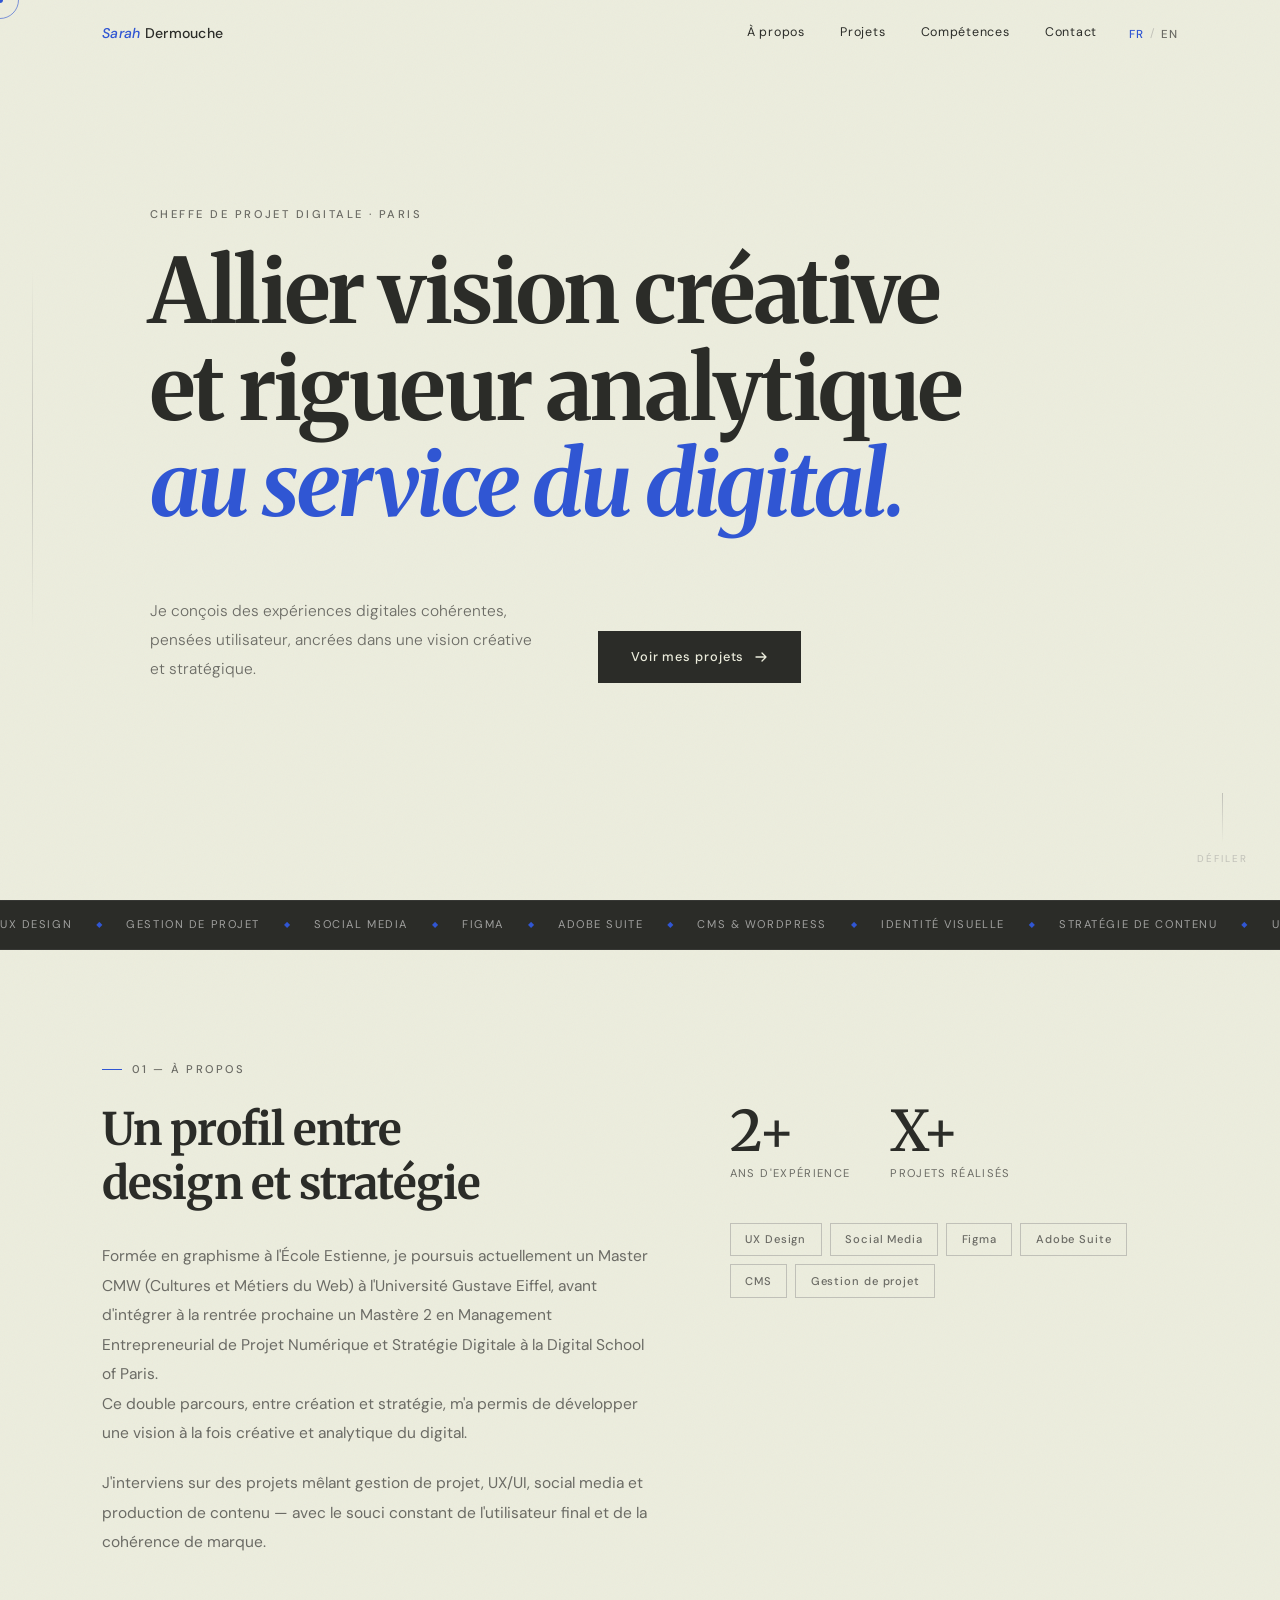
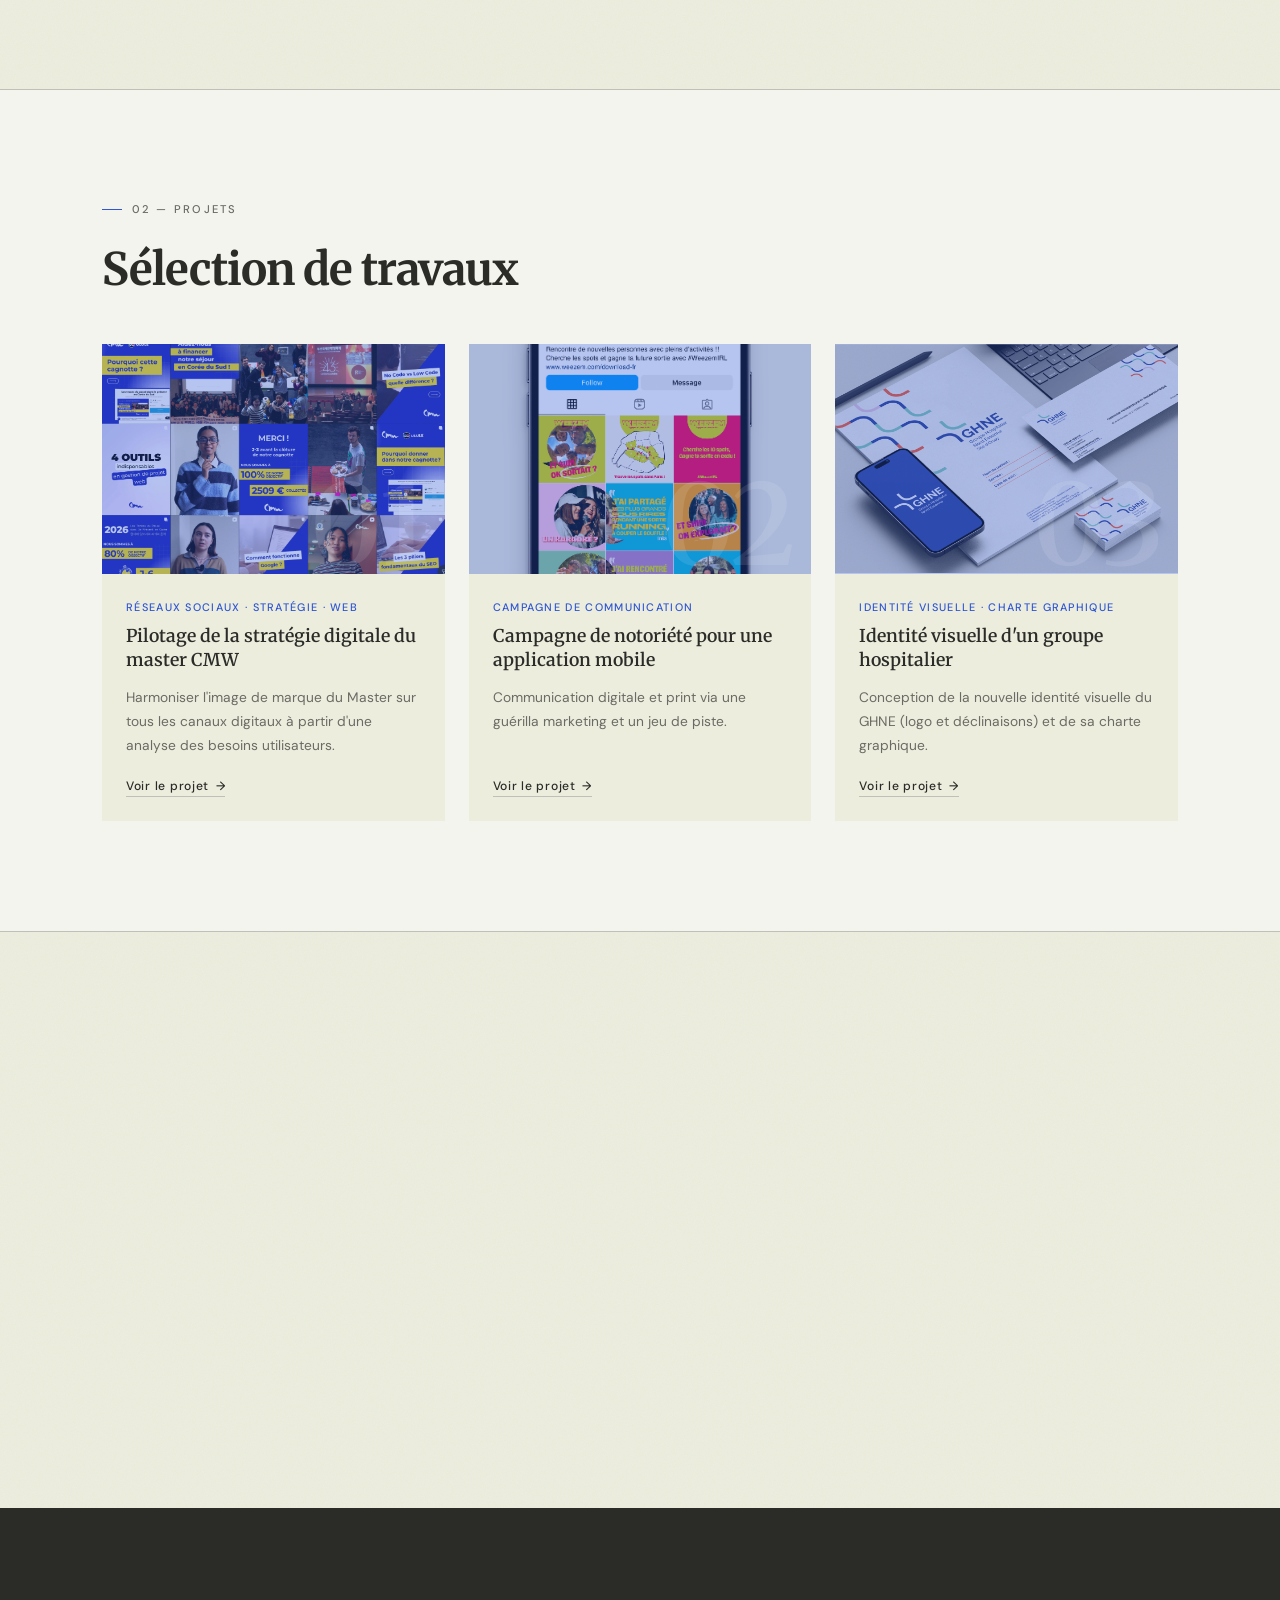
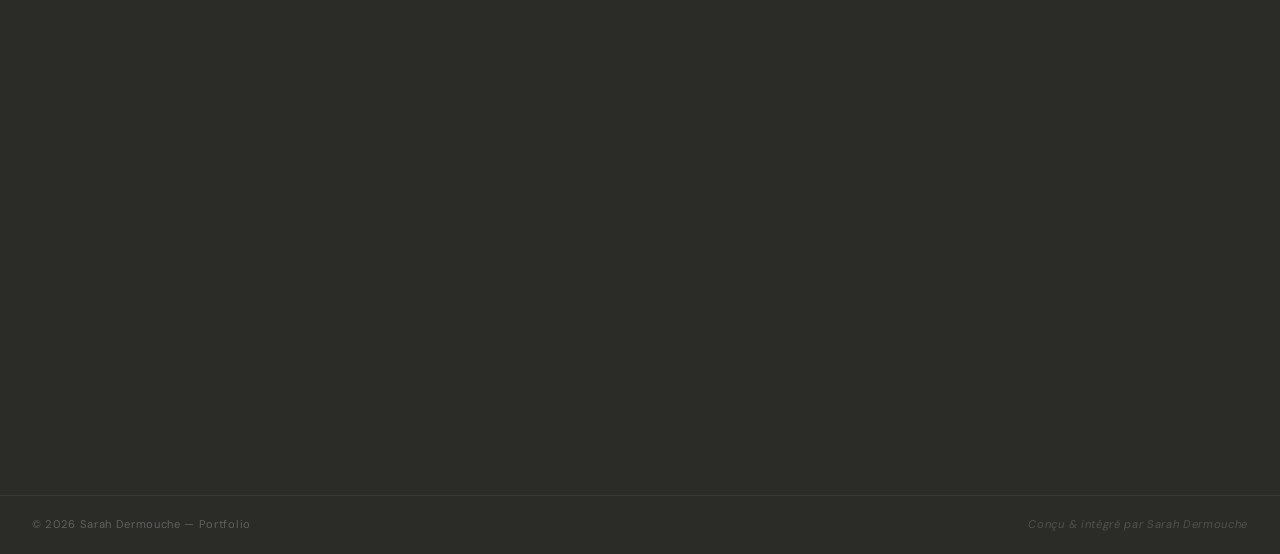
==== commit 548590f5: "Update index.html" ====
--- a/index.html
+++ b/index.html
@@ -3,7 +3,7 @@
 <head>
     <meta charset="UTF-8" />
     <meta name="viewport" content="width=device-width, initial-scale=1.0" />
-    <title>Sarah Dermouche — Cheffe de projet digitale</title>
+    <title>Sarah Dermouche — Cheffe de projet digital</title>
     <link rel="icon" type="image/x-icon" href="image/favicon.png">
     <link rel="preconnect" href="https://fonts.googleapis.com">
     <link rel="preconnect" href="https://fonts.gstatic.com" crossorigin>
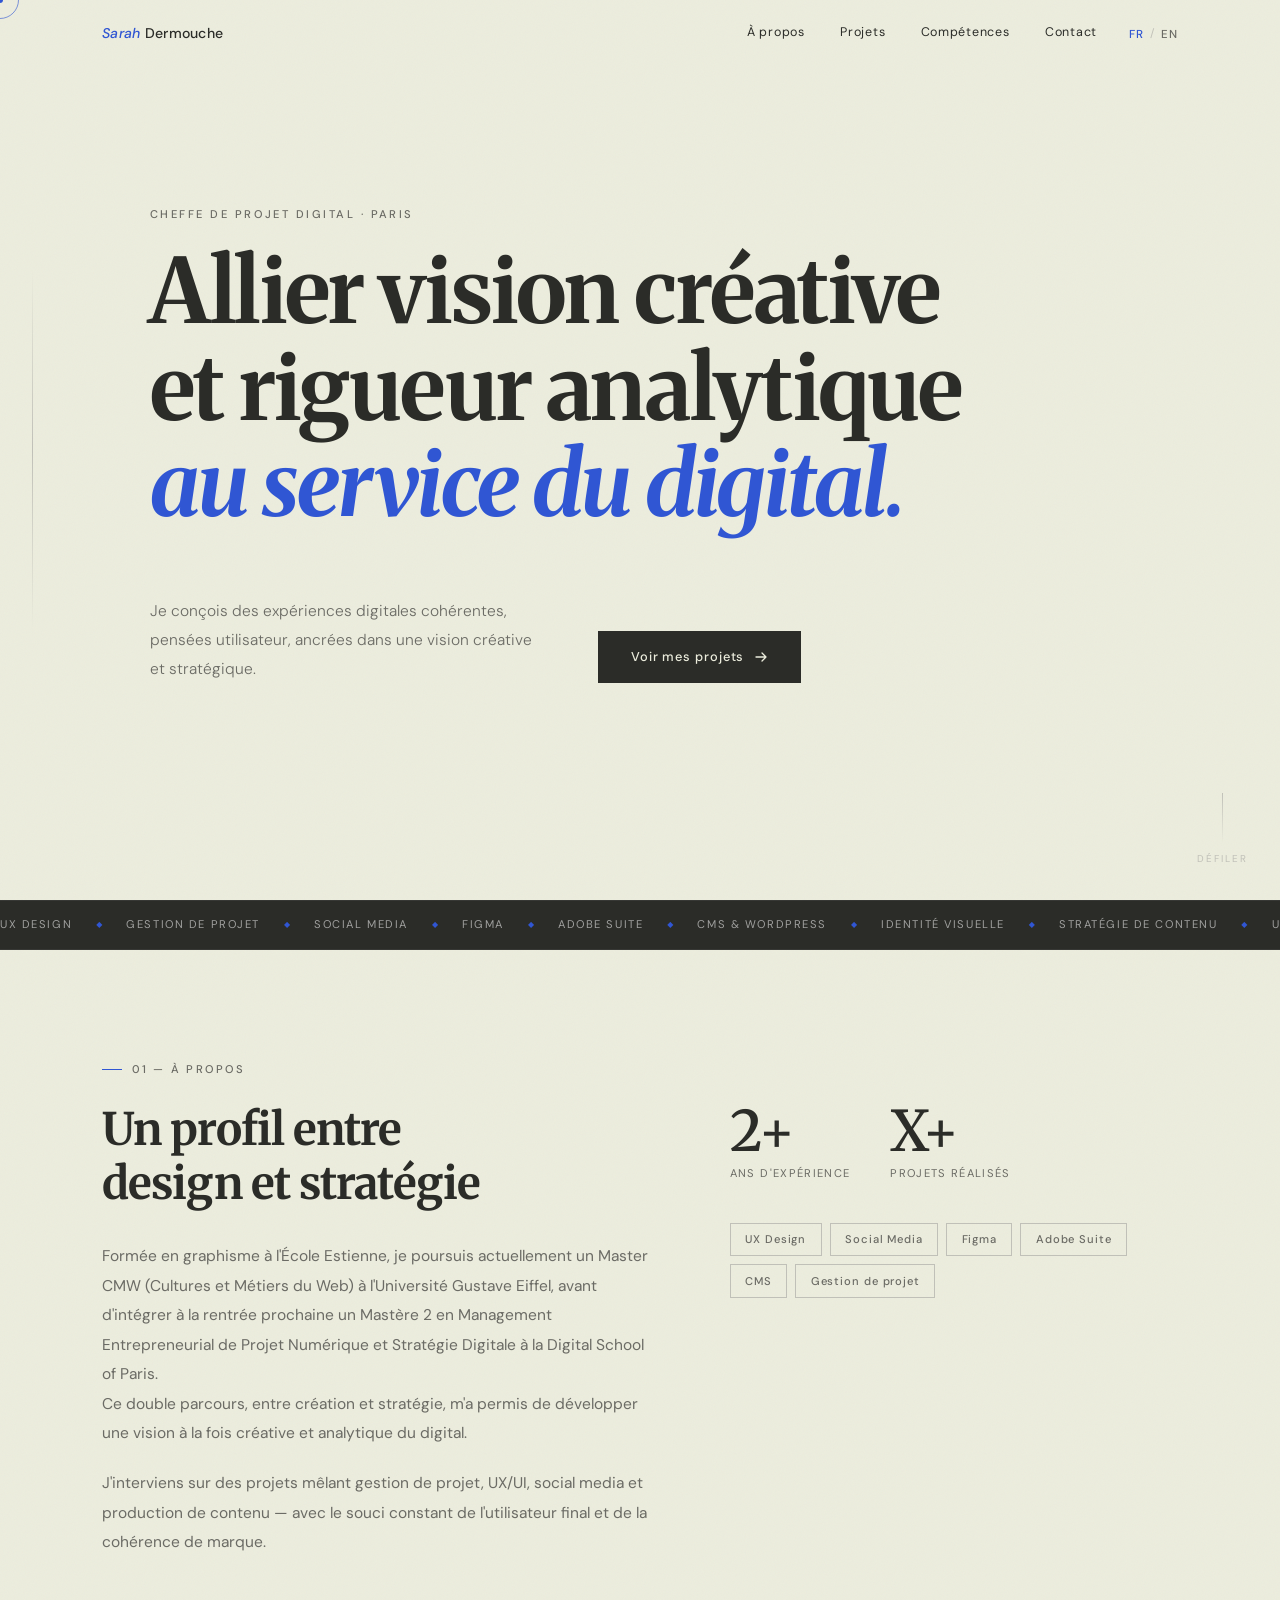
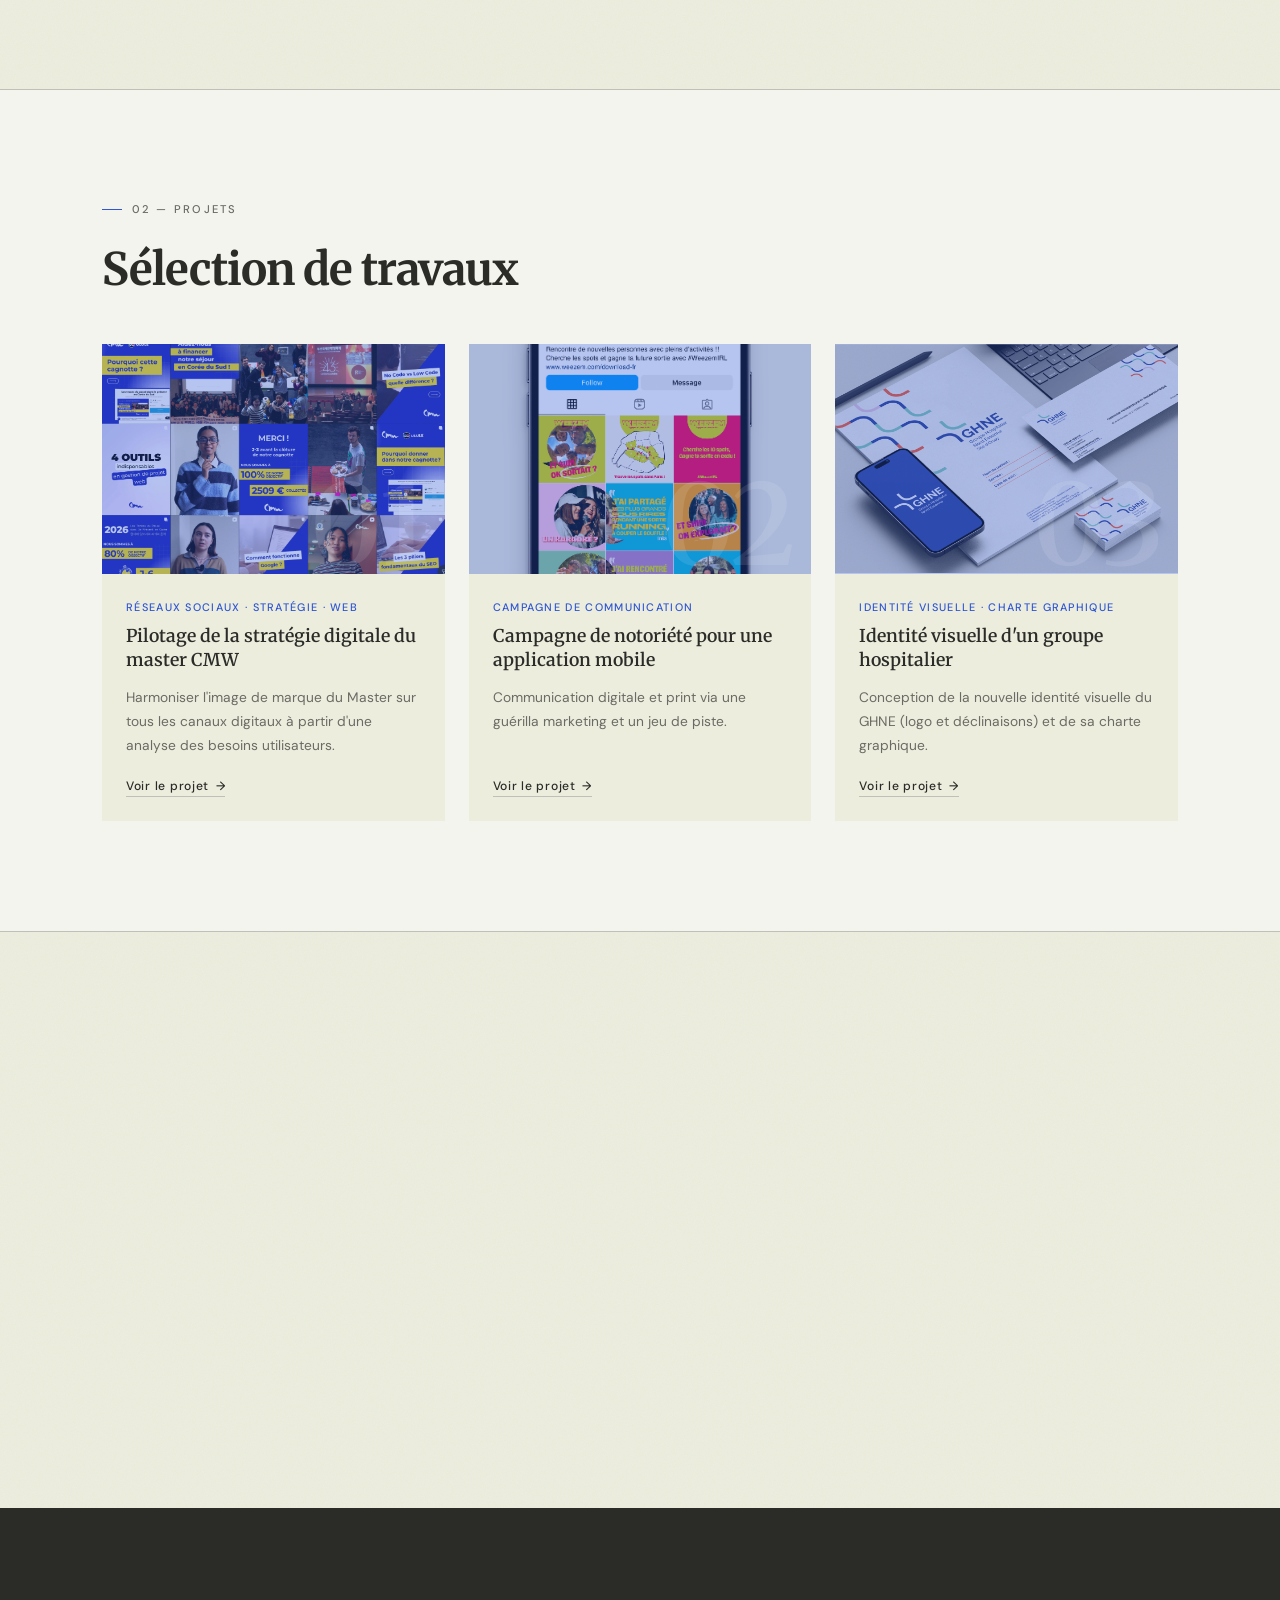
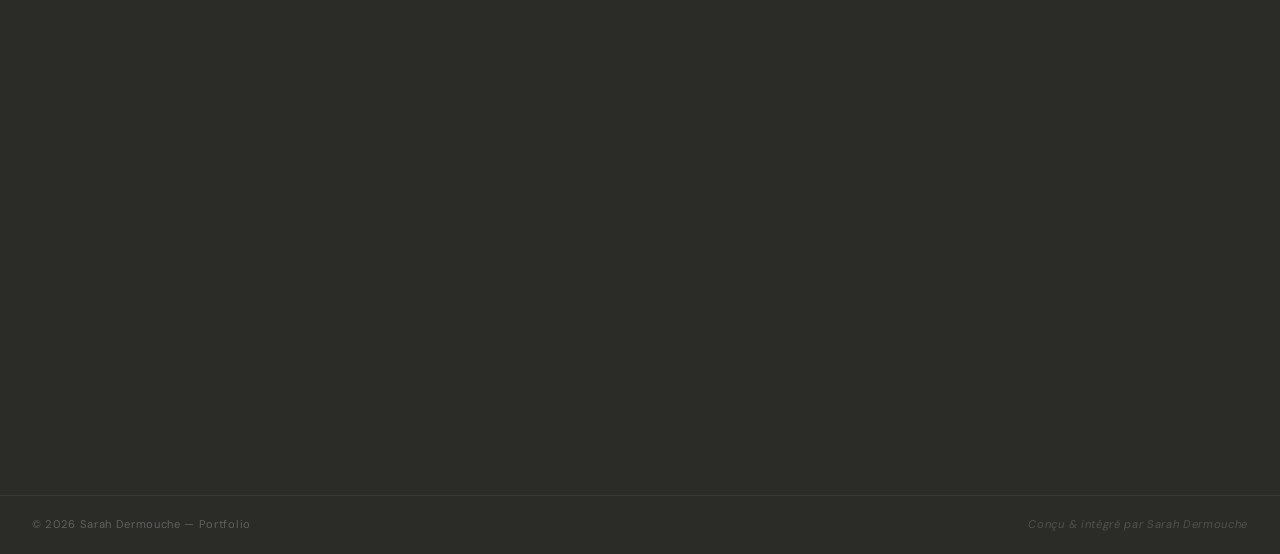
==== commit 85e1724a: "Update index.html" ====
--- a/index.html
+++ b/index.html
@@ -42,7 +42,7 @@
         <div class="hero-rule" aria-hidden="true"></div>
         <div class="hero-inner">
             <div class="hero-content">
-                <p class="hero-tag" id="hero-tag">Cheffe de projet digitale · Paris</p>
+                <p class="hero-tag" id="hero-tag">Cheffe de projet digital · Paris</p>
                 <h1 class="hero-title" id="hero-title">
                     Allier vision créative <br>et rigueur analytique<br><em>au service du digital.</em>
                 </h1>
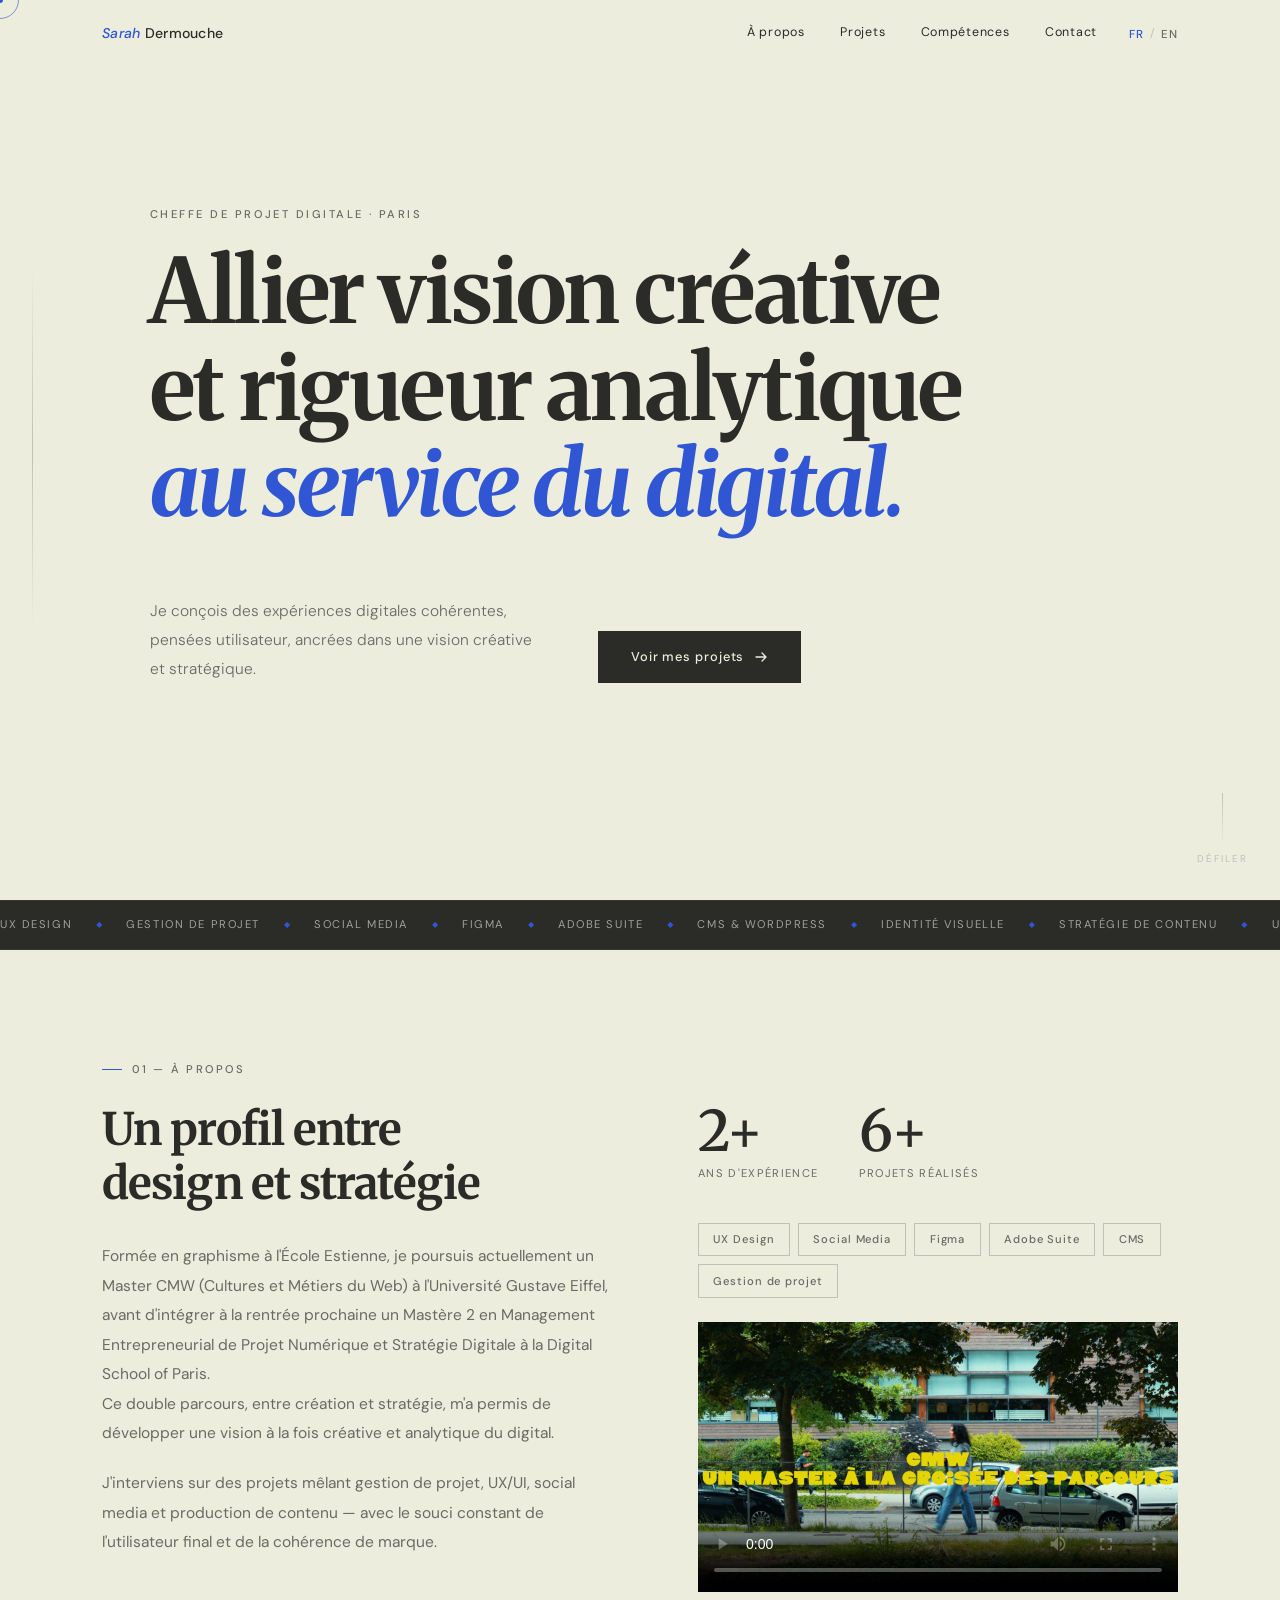
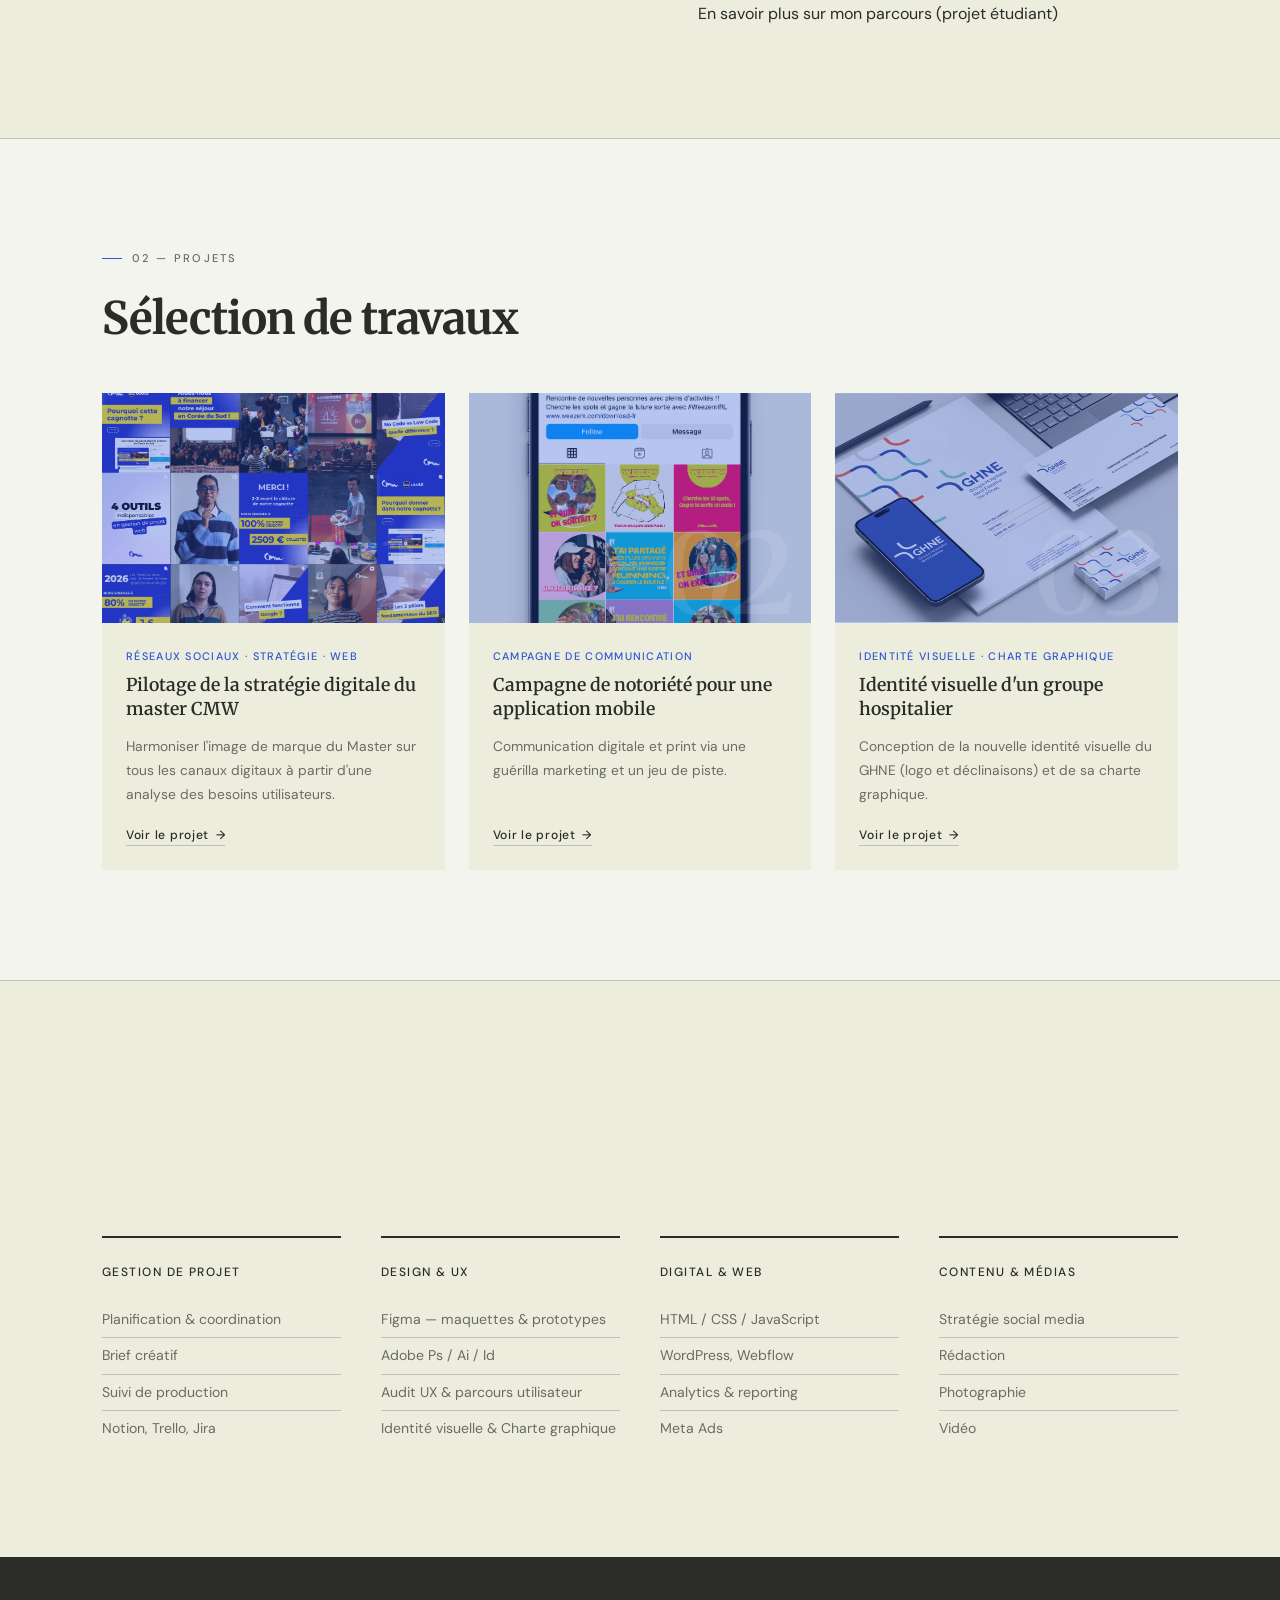
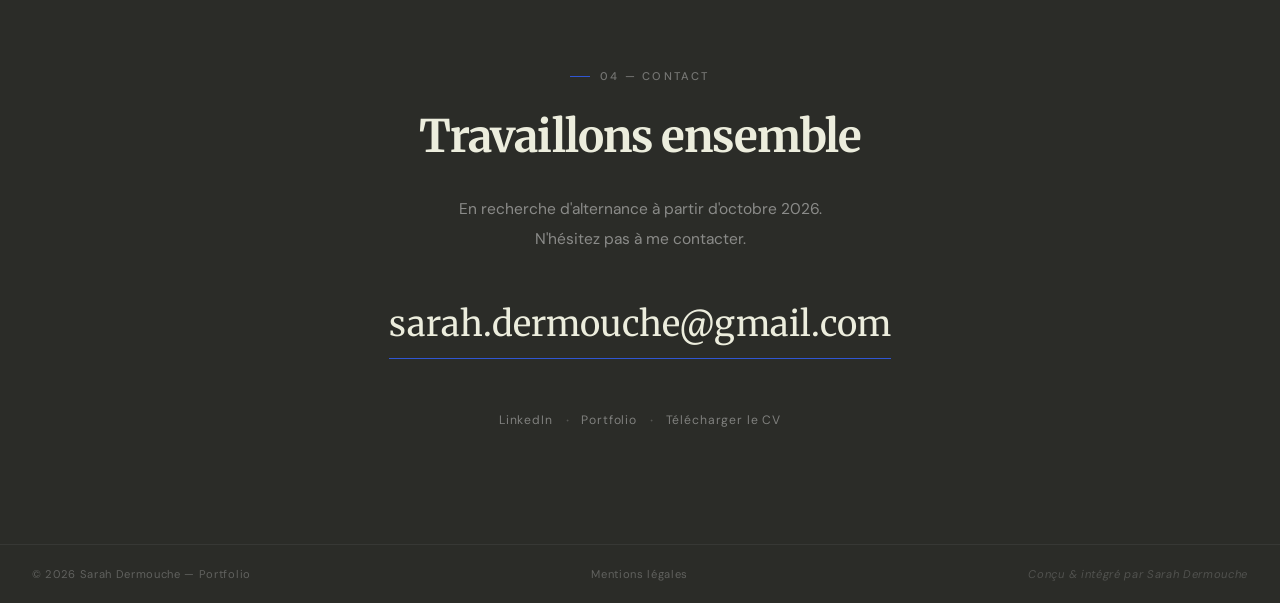
==== commit 00427280: "Version du 21 juin" ====
--- a/index.html
+++ b/index.html
@@ -3,7 +3,7 @@
 <head>
     <meta charset="UTF-8" />
     <meta name="viewport" content="width=device-width, initial-scale=1.0" />
-    <title>Sarah Dermouche — Cheffe de projet digital</title>
+    <title>Sarah Dermouche — Cheffe de projet digitale</title>
     <link rel="icon" type="image/x-icon" href="image/favicon.png">
     <link rel="preconnect" href="https://fonts.googleapis.com">
     <link rel="preconnect" href="https://fonts.gstatic.com" crossorigin>
@@ -42,7 +42,7 @@
         <div class="hero-rule" aria-hidden="true"></div>
         <div class="hero-inner">
             <div class="hero-content">
-                <p class="hero-tag" id="hero-tag">Cheffe de projet digital · Paris</p>
+                <p class="hero-tag" id="hero-tag">Cheffe de projet digitale · Paris</p>
                 <h1 class="hero-title" id="hero-title">
                     Allier vision créative <br>et rigueur analytique<br><em>au service du digital.</em>
                 </h1>
@@ -97,14 +97,14 @@
                     <p id="about-p1">Formée en graphisme à l'École Estienne, je poursuis actuellement un Master CMW (Cultures et Métiers du Web) à l'Université Gustave Eiffel, avant d'intégrer à la rentrée prochaine un Mastère 2 en Management Entrepreneurial de Projet Numérique et Stratégie Digitale à la Digital School of Paris. <br>Ce double parcours, entre création et stratégie, m'a permis de développer une vision à la fois créative et analytique du digital.</p>
                     <p id="about-p2">J'interviens sur des projets mêlant gestion de projet, UX/UI, social media et production de contenu — avec le souci constant de l'utilisateur final et de la cohérence de marque.</p>
                 </div>
-                <div class="about-info fade-in">
+                <div class="about">
                     <div class="about-stats">
                         <div class="about-stat">
                             <span class="about-stat-num">2+</span>
                             <span class="about-stat-label" id="about-stat1">ans d'expérience</span>
                         </div>
                         <div class="about-stat">
-                            <span class="about-stat-num">X+</span>
+                            <span class="about-stat-num">6+</span>
                             <span class="about-stat-label" id="about-stat2">projets réalisés</span>
                         </div>
                     </div>
@@ -116,6 +116,20 @@
                         <span class="tag">CMS</span>
                         <span class="tag">Gestion de projet</span>
                     </div>
+                    <!-- Vidéo de présentation -->
+                    <div class="about-video">
+                        <video
+                            class="about-video-player"
+                            controls
+                            preload="metadata"
+                            poster="image/video_cover.jpg"
+                            width="480"
+                            height="270">
+                            <source src="image/video_cmw.mp4" type="video/mp4">
+                        </video>
+                        <p class="about-video-caption" id="about-video-caption">En savoir plus sur mon parcours (projet étudiant)</p>
+                    </div>
+
                 </div>
             </div>
         </div>
@@ -308,6 +322,7 @@
     <!-- FOOTER -->
     <footer class="footer">
         <span id="footer-text">© 2026 Sarah Dermouche — Portfolio</span>
+        <a href="mentions-legales.html" id="mentions-legales">Mentions légales</a>
         <span class="footer-credit" id="footer-credit">Conçu & intégré par Sarah Dermouche</span>
     </footer>
 
--- a/style.css
+++ b/style.css
@@ -37,8 +37,6 @@
     line-height: 1.7;
     /* Masquer le curseur système (remplacé par le curseur custom) */
     cursor: none;
-    /* Texture grain leger */
-    background-image: url("data:image/svg+xml,%3Csvg xmlns='http://www.w3.org/2000/svg' width='250' height='250'%3E%3Cfilter id='n'%3E%3CfeTurbulence type='fractalNoise' baseFrequency='0.9' numOctaves='4' stitchTiles='stitch'/%3E%3C/filter%3E%3Crect width='250' height='250' filter='url(%23n)' opacity='0.035'/%3E%3C/svg%3E");
 }
 
 /* Masquer le curseur sur les éléments cliquables */
@@ -66,7 +64,8 @@
 }
 
 
-/* CURSEUR PERSONNALISÉ masqué sur écrans tactiles (pointer: coarse = doigts) */
+/* CURSEUR PERSONNALISÉ masqué sur écrans tactiles (pointer: coarse = doigts) 
+développé à l'aide de l'intelligence artificielle, Claude, Anthropic  */
 
 /* Point central — suit exactement la souris */
 .cursor-dot {
@@ -524,6 +523,10 @@
     color: var(--accent);
 }
 
+.about-video {
+    padding-top: 5%;
+}
+
 
 /*  PROJETS — Cartes avec overlay au survol */
 .projets {
@@ -786,9 +789,11 @@
     font-style: italic;
     color: rgba(255,255,255,0.18);
 }
-
-
-/* MODALE PROJET */
+.mentions-legales a:hover {
+    color: var(--accent);
+}
+
+/* PROJET */
 
 /* Fond semi-transparent couvre tout l'écran */
 .modal-overlay {
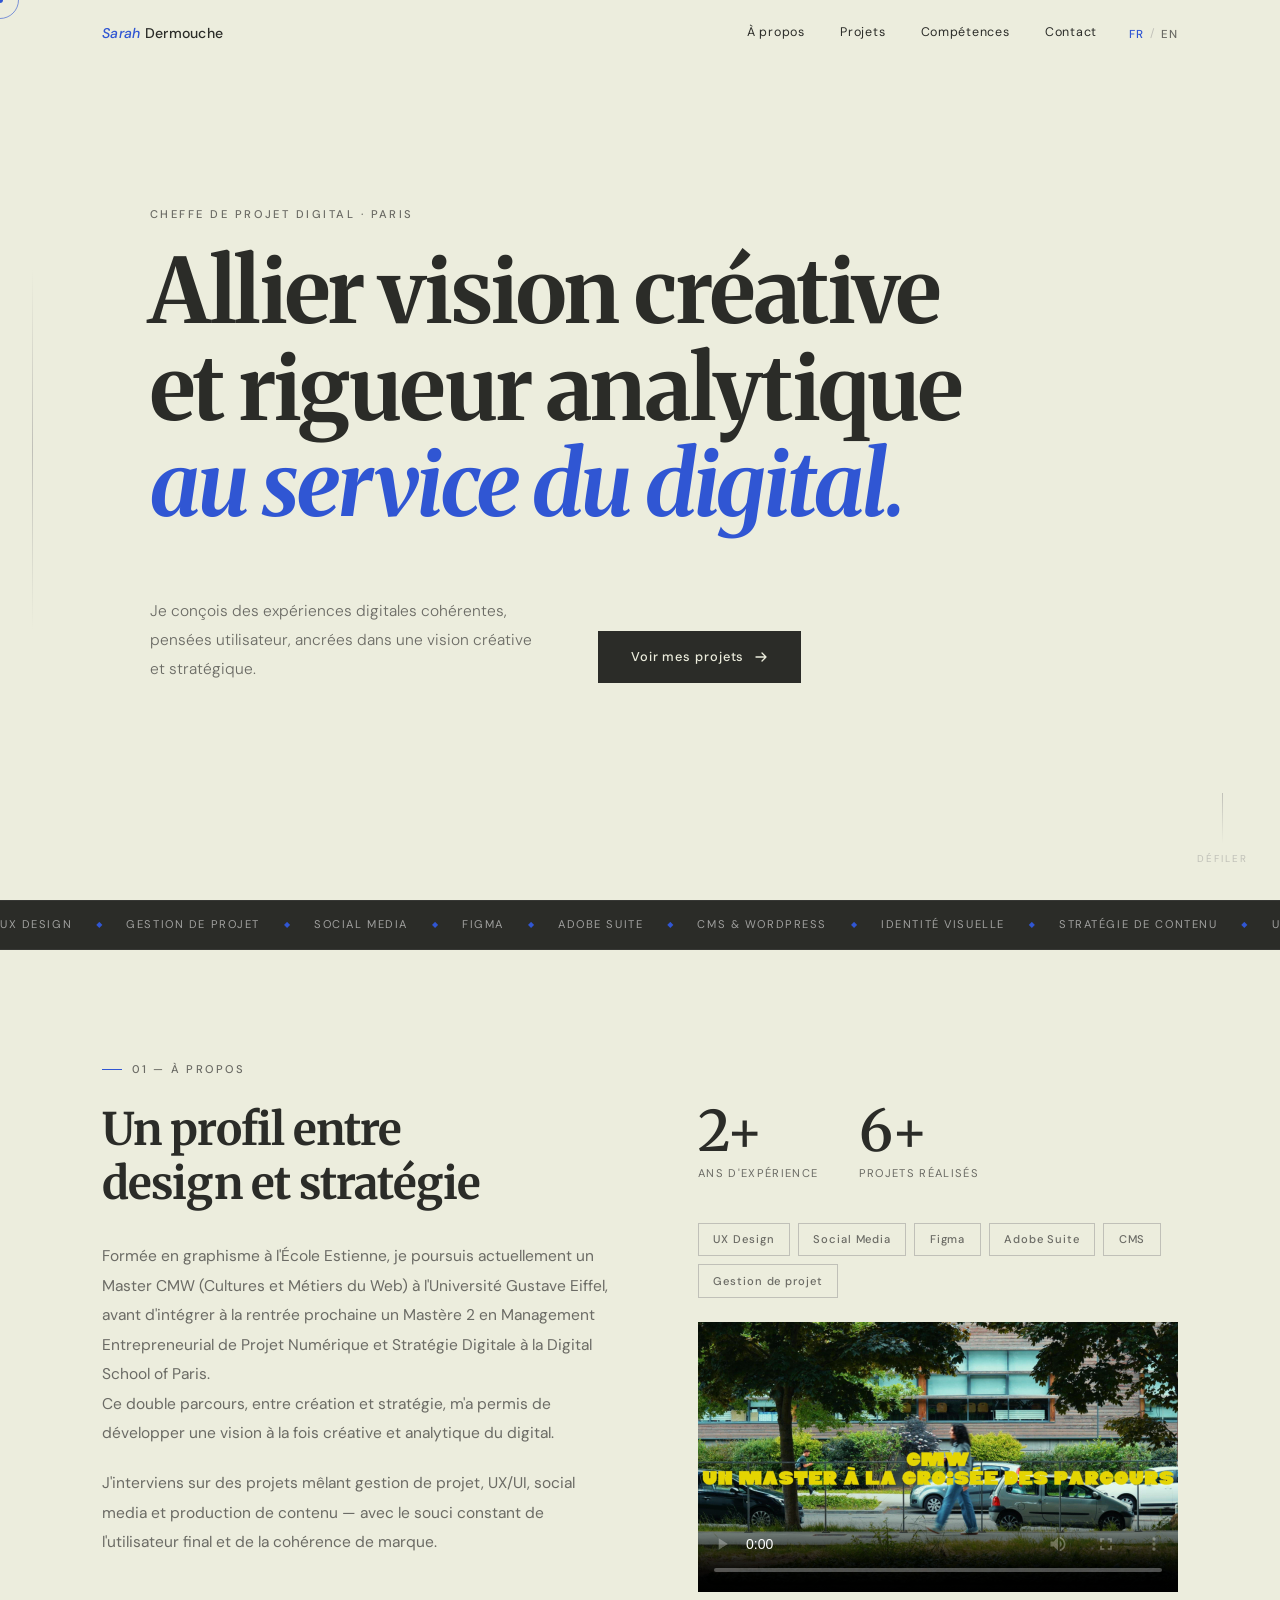
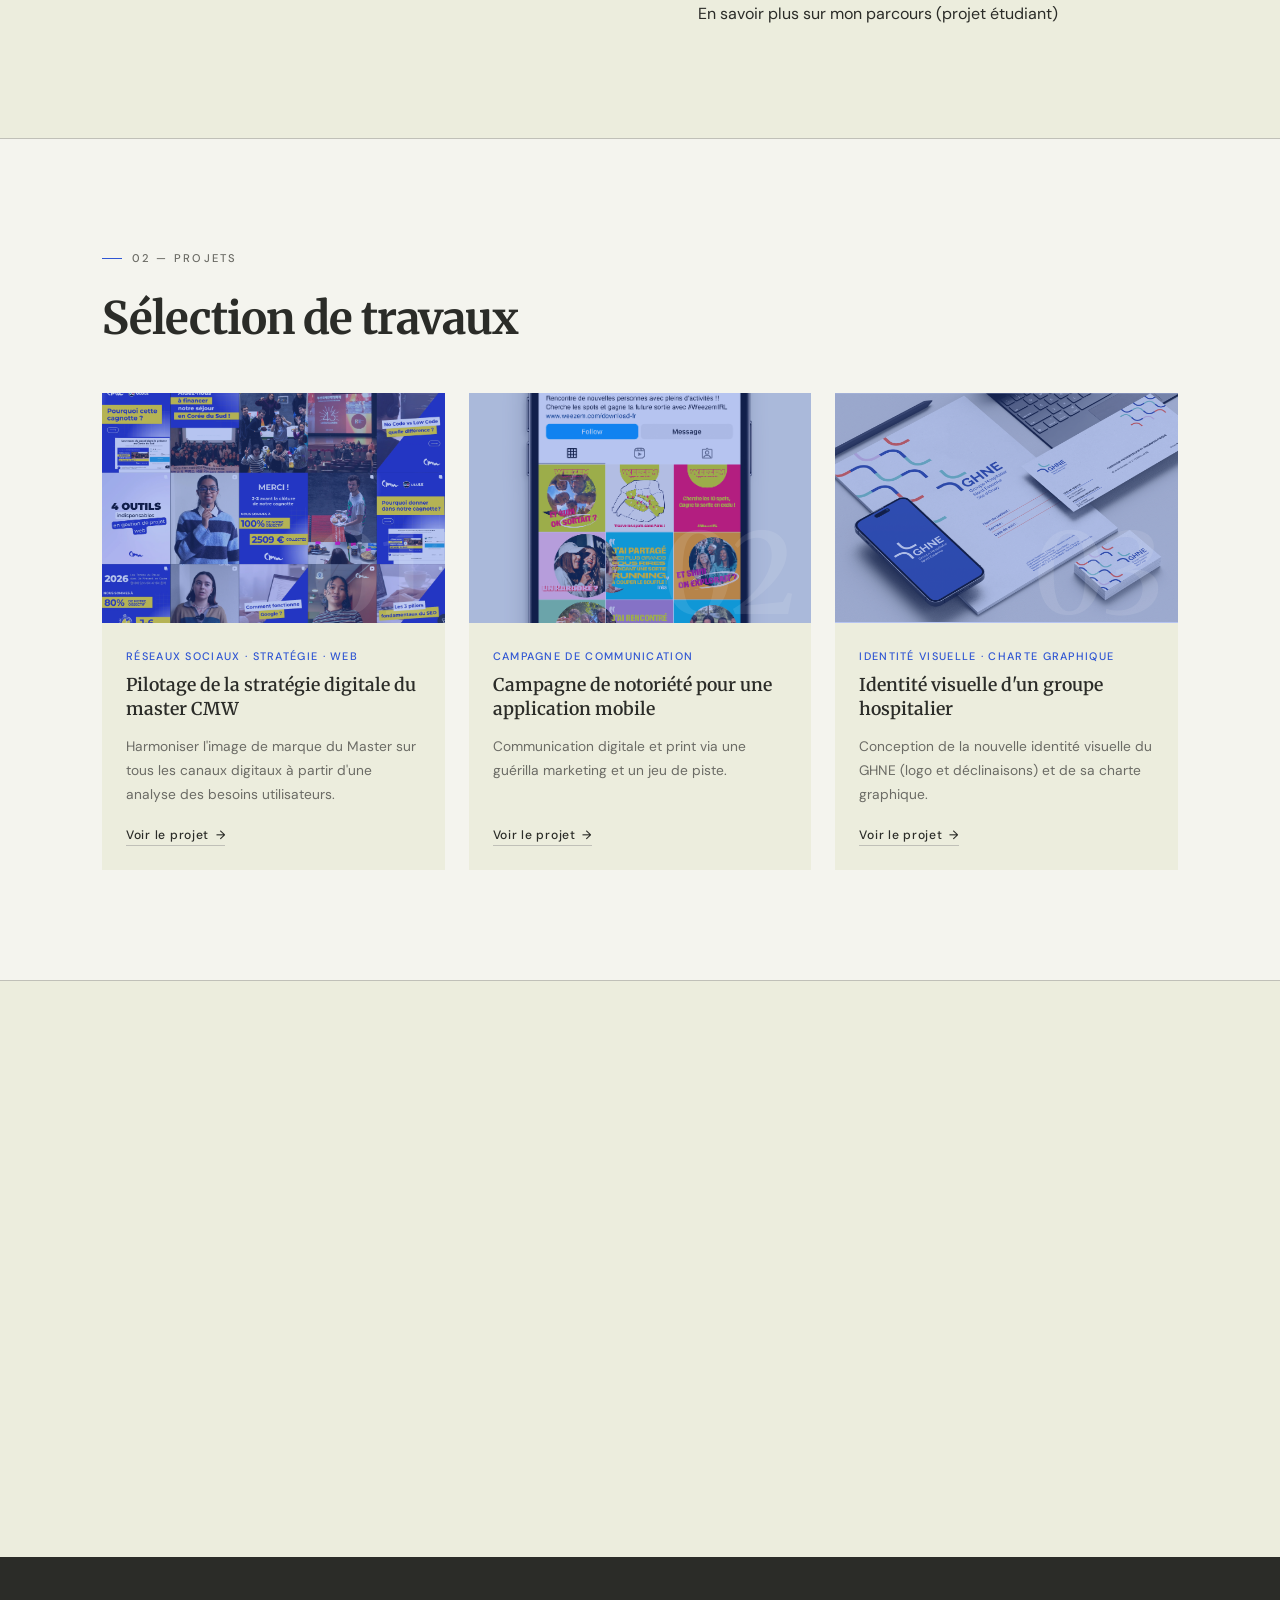
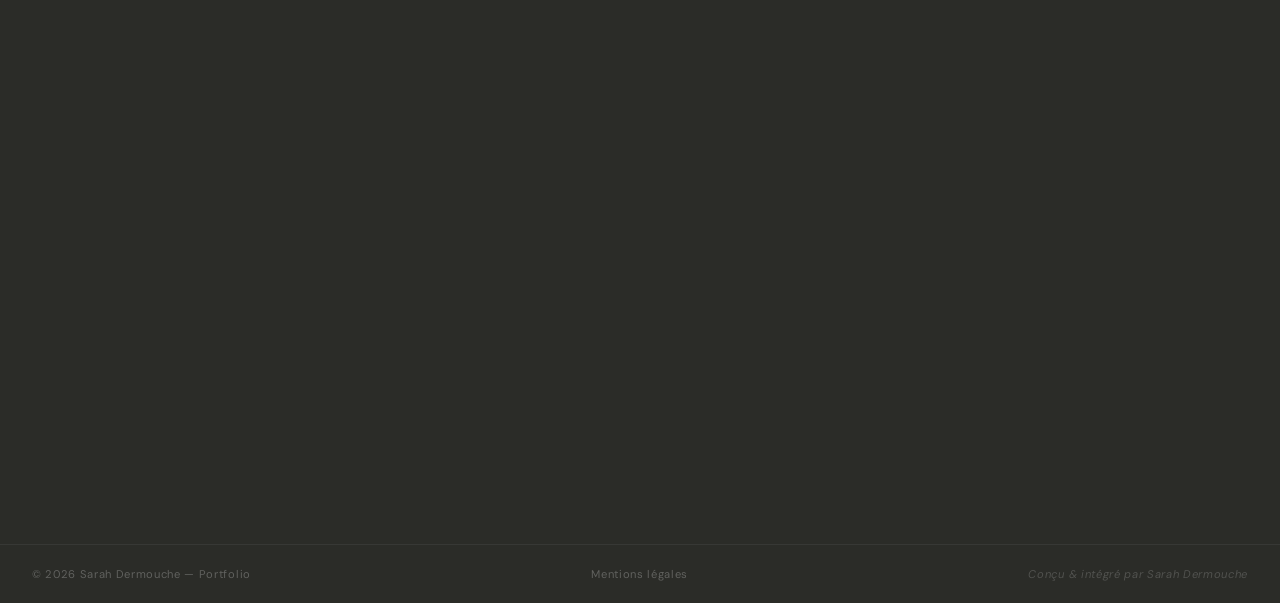
==== commit 498505be: "Merge avec les changements distants" ====
--- a/index.html
+++ b/index.html
@@ -3,7 +3,7 @@
 <head>
     <meta charset="UTF-8" />
     <meta name="viewport" content="width=device-width, initial-scale=1.0" />
-    <title>Sarah Dermouche — Cheffe de projet digitale</title>
+    <title>Sarah Dermouche — Cheffe de projet digital</title>
     <link rel="icon" type="image/x-icon" href="image/favicon.png">
     <link rel="preconnect" href="https://fonts.googleapis.com">
     <link rel="preconnect" href="https://fonts.gstatic.com" crossorigin>
@@ -42,7 +42,7 @@
         <div class="hero-rule" aria-hidden="true"></div>
         <div class="hero-inner">
             <div class="hero-content">
-                <p class="hero-tag" id="hero-tag">Cheffe de projet digitale · Paris</p>
+                <p class="hero-tag" id="hero-tag">Cheffe de projet digital · Paris</p>
                 <h1 class="hero-title" id="hero-title">
                     Allier vision créative <br>et rigueur analytique<br><em>au service du digital.</em>
                 </h1>
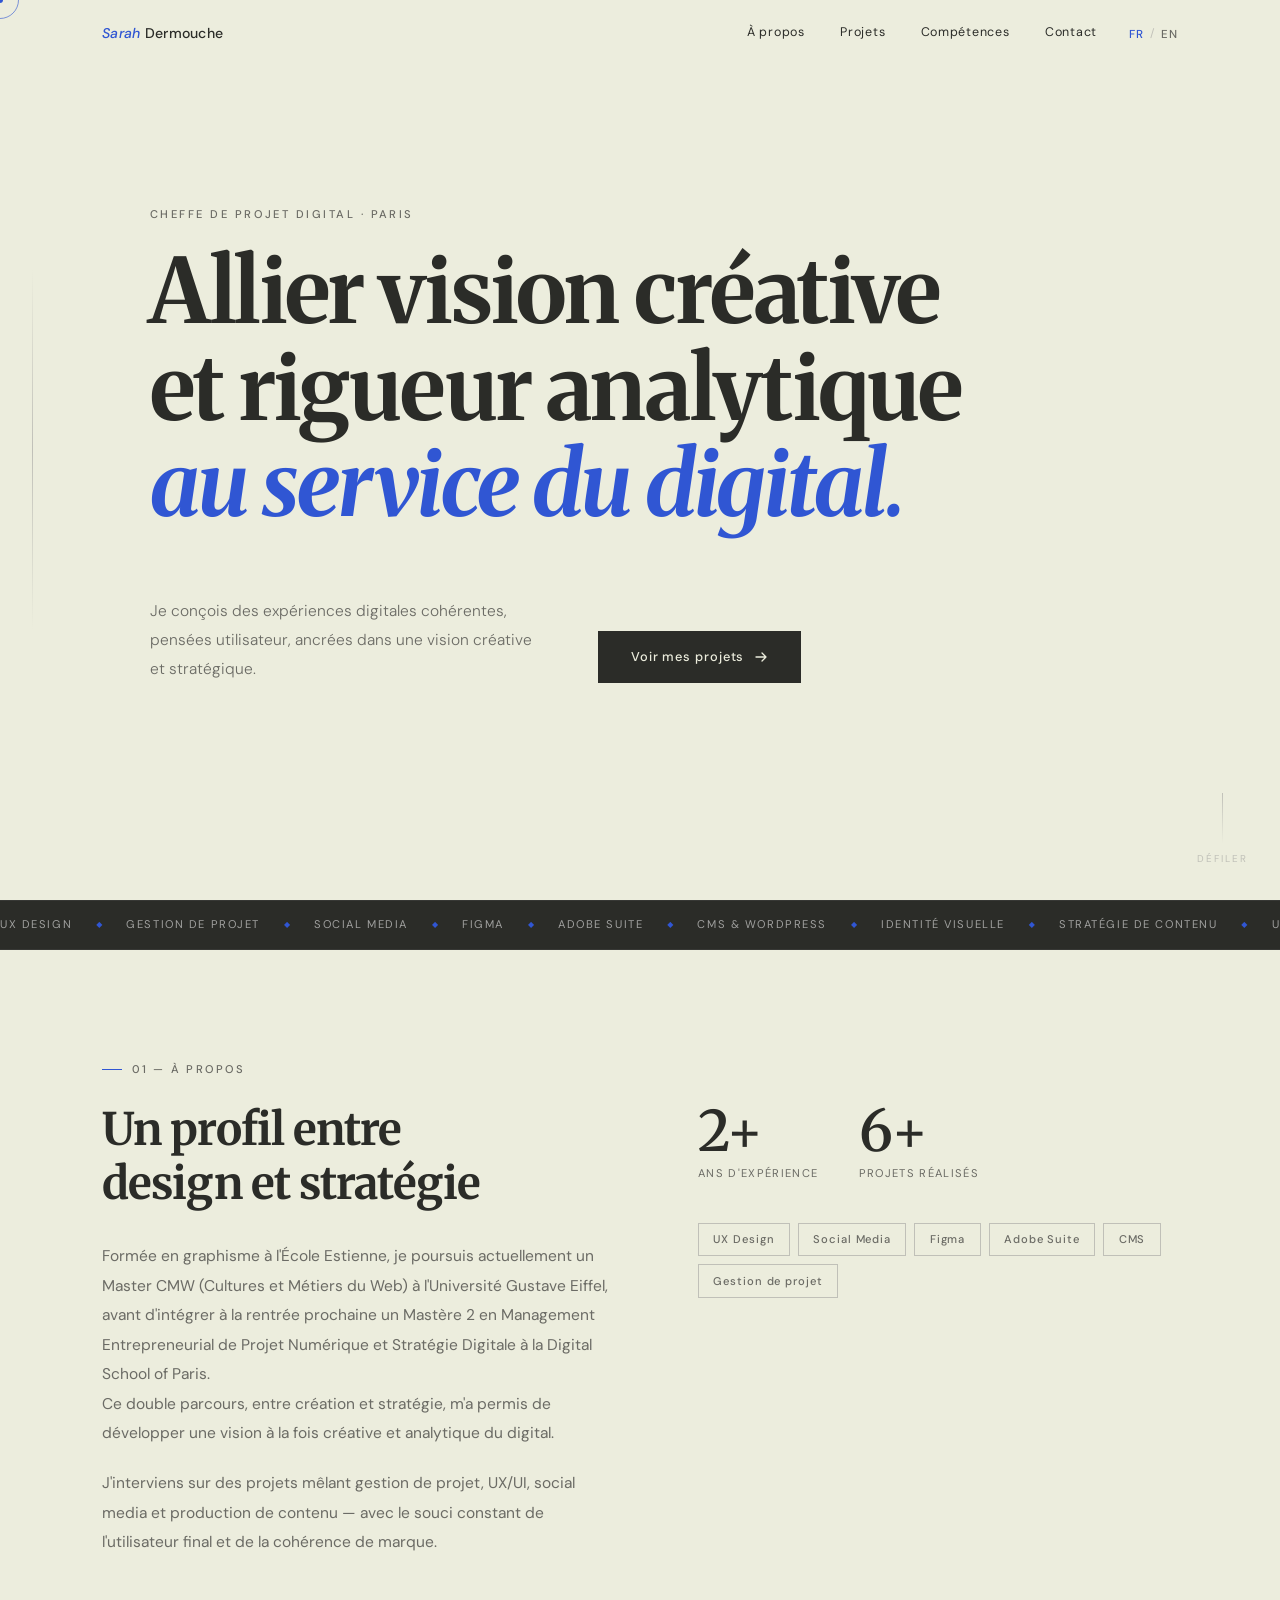
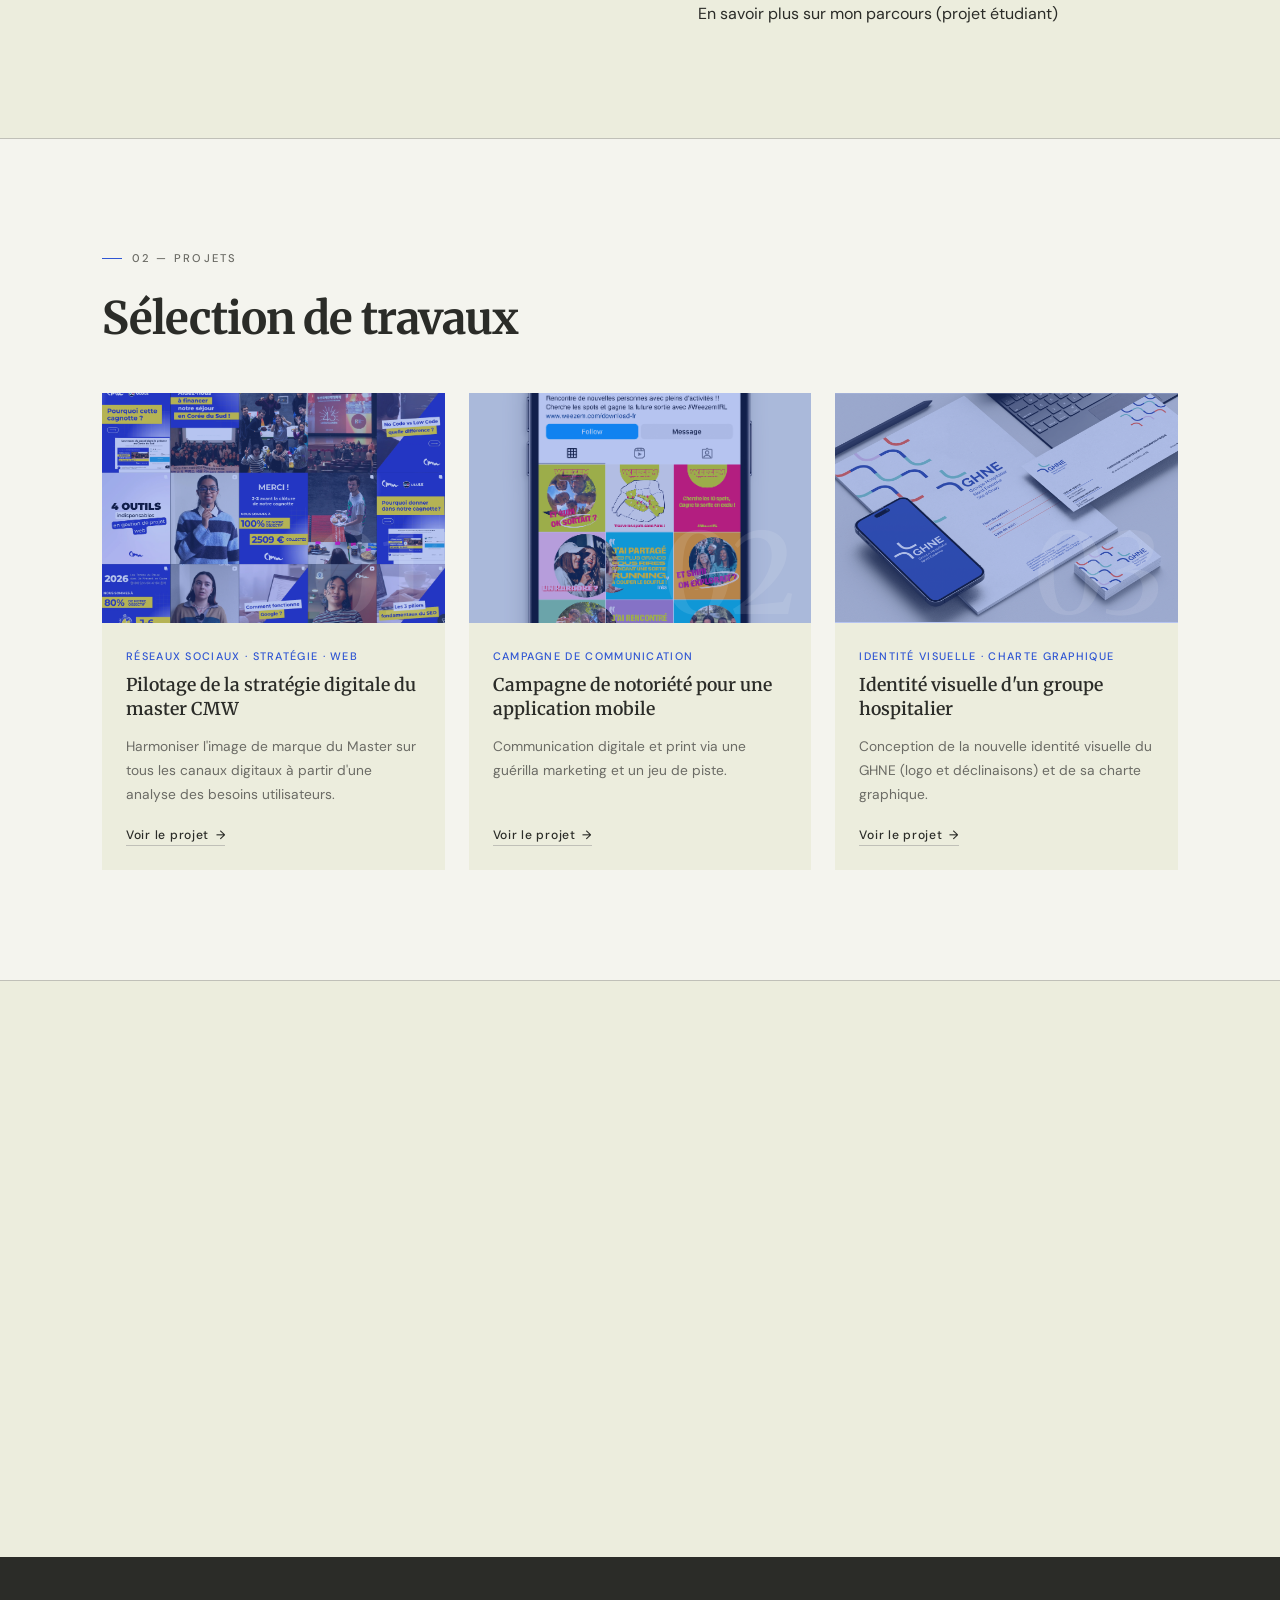
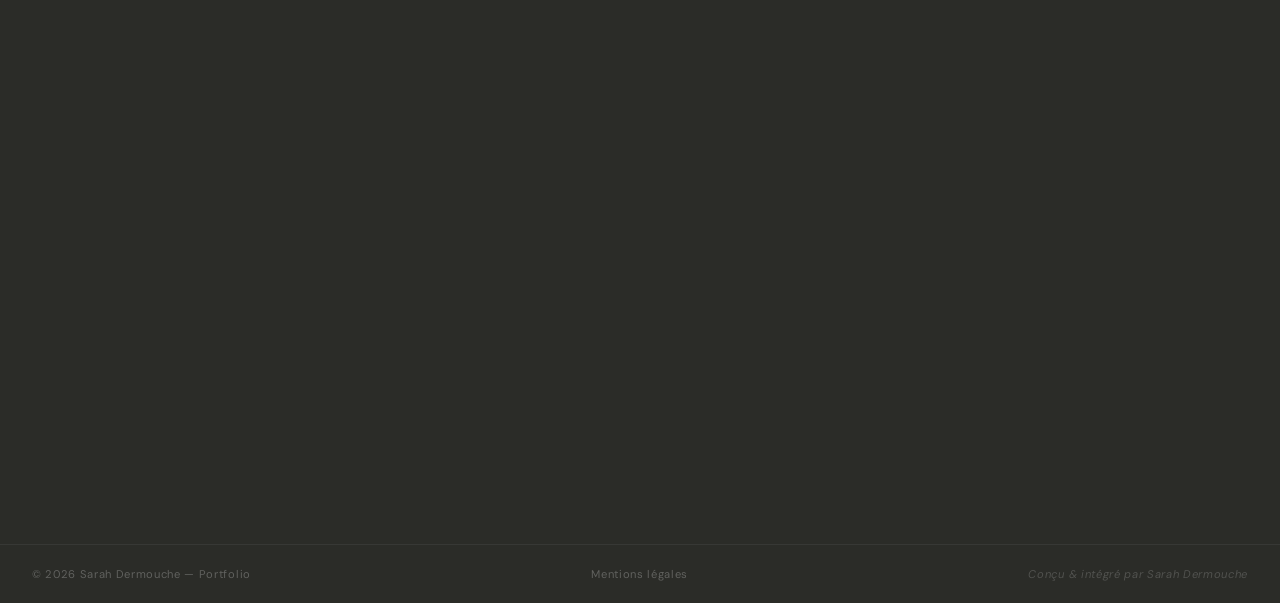
==== commit 1b081c9b: "Remplacement vidéo par intégration YouTube" ====
--- a/index.html
+++ b/index.html
@@ -118,15 +118,7 @@
                     </div>
                     <!-- Vidéo de présentation -->
                     <div class="about-video">
-                        <video
-                            class="about-video-player"
-                            controls
-                            preload="metadata"
-                            poster="image/video_cover.jpg"
-                            width="480"
-                            height="270">
-                            <source src="image/video_cmw.mp4" type="video/mp4">
-                        </video>
+                        <iframe width="480" height="270" src="https://www.youtube.com/embed/3gNO8BBYbaQ?si=3ZKGPJ1DUbZhZOPg" title="YouTube video player" frameborder="0" allow="accelerometer; autoplay; clipboard-write; encrypted-media; gyroscope; picture-in-picture; web-share" referrerpolicy="strict-origin-when-cross-origin" allowfullscreen></iframe>
                         <p class="about-video-caption" id="about-video-caption">En savoir plus sur mon parcours (projet étudiant)</p>
                     </div>
 
